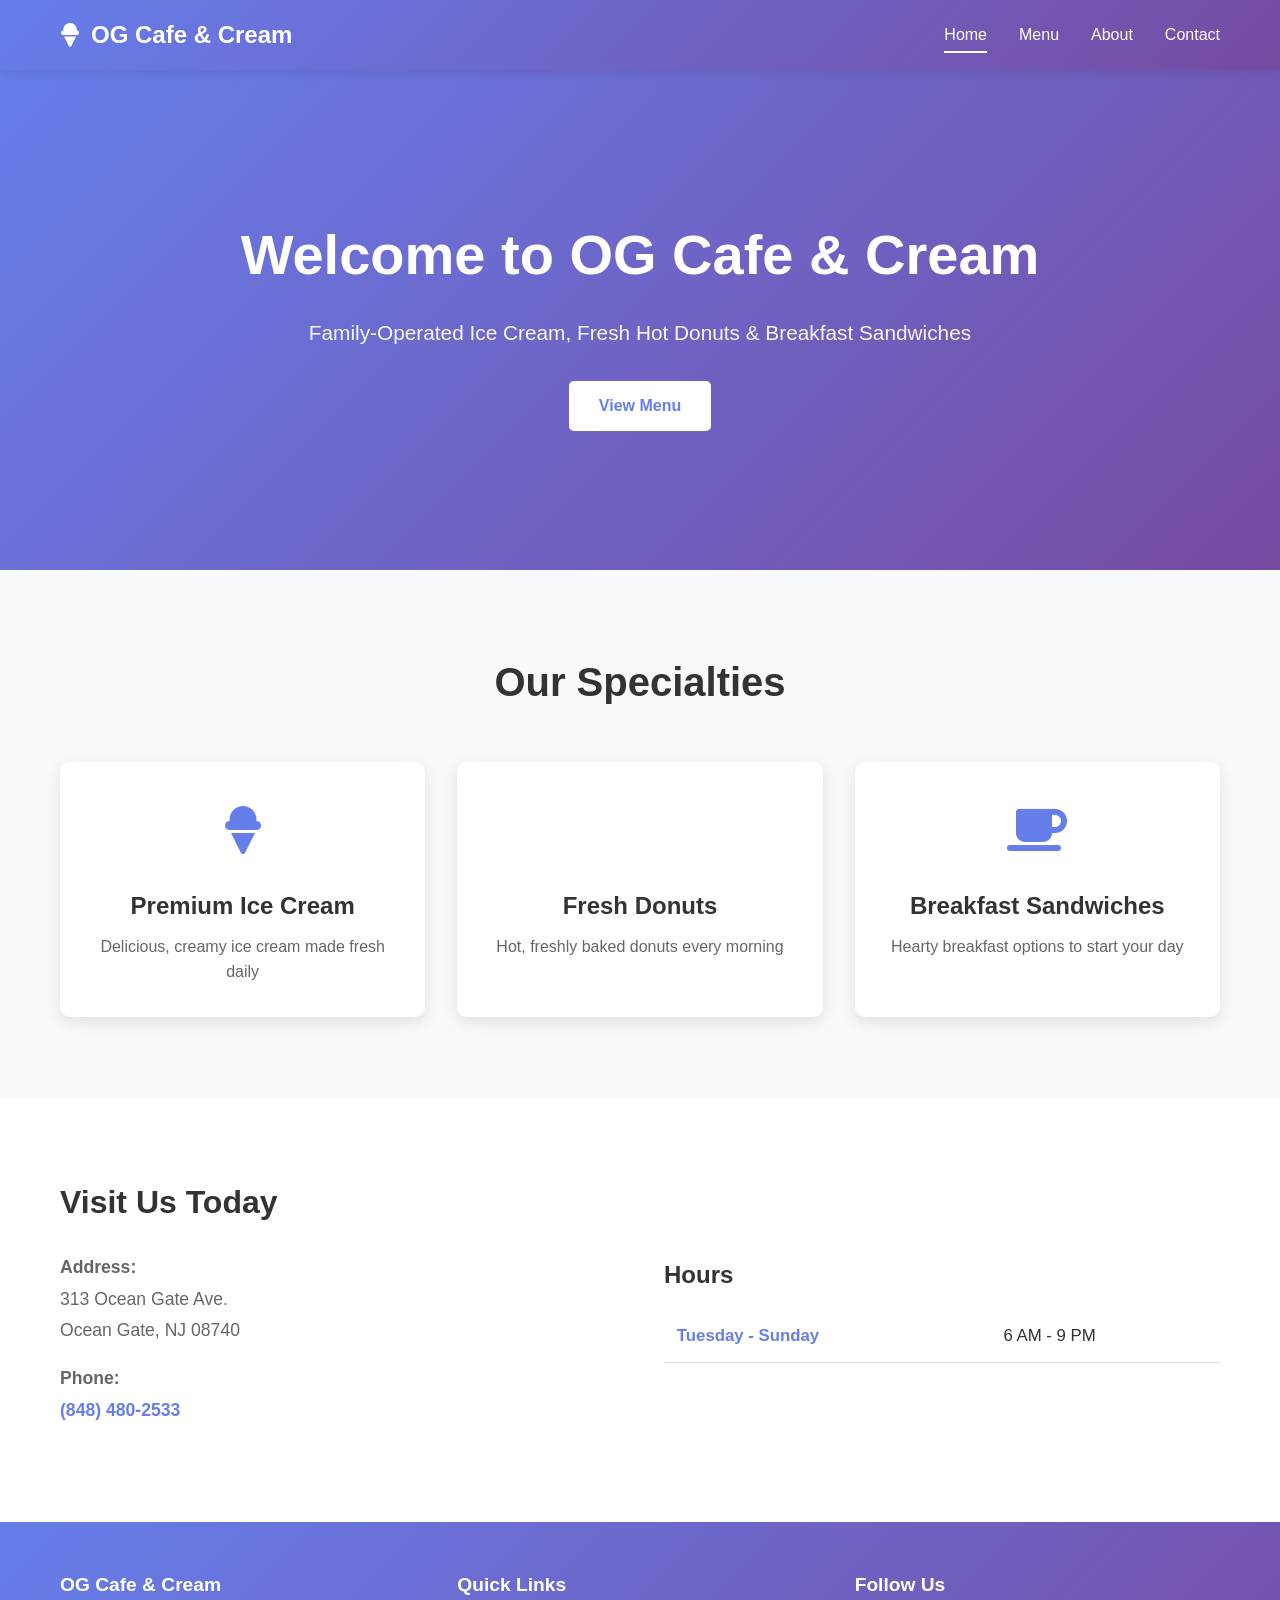
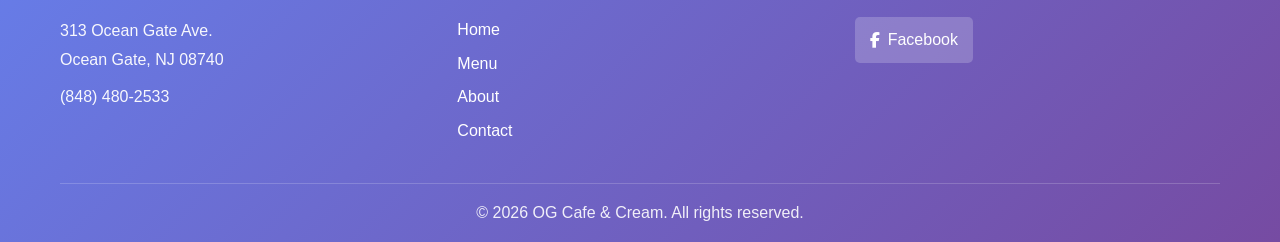
==== index.html @ e55c4156 "Initial commit: OG Cafe and Cream website with responsive design" ====
<!DOCTYPE html>
<html lang="en">
<head>
    <meta charset="UTF-8">
    <meta name="viewport" content="width=device-width, initial-scale=1.0">
    <title>OG Cafe & Cream - Ice Cream & Donuts</title>
    <link rel="stylesheet" href="styles.css">
    <link rel="stylesheet" href="https://cdnjs.cloudflare.com/ajax/libs/font-awesome/6.4.0/css/all.min.css">
</head>
<body>
    <!-- Navigation -->
    <nav class="navbar">
        <div class="nav-container">
            <div class="nav-logo">
                <i class="fas fa-ice-cream"></i> OG Cafe & Cream
            </div>
            <div class="hamburger" id="hamburger">
                <span></span>
                <span></span>
                <span></span>
            </div>
            <ul class="nav-menu" id="navMenu">
                <li class="nav-item"><a href="index.html" class="nav-link active">Home</a></li>
                <li class="nav-item"><a href="menu.html" class="nav-link">Menu</a></li>
                <li class="nav-item"><a href="about.html" class="nav-link">About</a></li>
                <li class="nav-item"><a href="contact.html" class="nav-link">Contact</a></li>
            </ul>
        </div>
    </nav>

    <!-- Hero Section -->
    <section class="hero">
        <div class="hero-content">
            <h1>Welcome to OG Cafe & Cream</h1>
            <p>Family-Operated Ice Cream, Fresh Hot Donuts & Breakfast Sandwiches</p>
            <a href="menu.html" class="btn btn-primary">View Menu</a>
        </div>
    </section>

    <!-- Featured Section -->
    <section class="featured">
        <div class="container">
            <h2>Our Specialties</h2>
            <div class="feature-grid">
                <div class="feature-card">
                    <div class="feature-icon">
                        <i class="fas fa-ice-cream"></i>
                    </div>
                    <h3>Premium Ice Cream</h3>
                    <p>Delicious, creamy ice cream made fresh daily</p>
                </div>
                <div class="feature-card">
                    <div class="feature-icon">
                        <i class="fas fa-donut"></i>
                    </div>
                    <h3>Fresh Donuts</h3>
                    <p>Hot, freshly baked donuts every morning</p>
                </div>
                <div class="feature-card">
                    <div class="feature-icon">
                        <i class="fas fa-coffee"></i>
                    </div>
                    <h3>Breakfast Sandwiches</h3>
                    <p>Hearty breakfast options to start your day</p>
                </div>
            </div>
        </div>
    </section>

    <!-- Hours Section -->
    <section class="hours-section">
        <div class="container">
            <div class="hours-content">
                <div class="hours-info">
                    <h2>Visit Us Today</h2>
                    <p><strong>Address:</strong><br>313 Ocean Gate Ave.<br>Ocean Gate, NJ 08740</p>
                    <p><strong>Phone:</strong><br><a href="tel:8484802533">(848) 480-2533</a></p>
                </div>
                <div class="hours-table">
                    <h3>Hours</h3>
                    <table>
                        <tr>
                            <td>Tuesday - Sunday</td>
                            <td>6 AM - 9 PM</td>
                        </tr>
                    </table>
                </div>
            </div>
        </div>
    </section>

    <!-- Footer -->
    <footer class="footer">
        <div class="container">
            <div class="footer-content">
                <div class="footer-section">
                    <h4>OG Cafe & Cream</h4>
                    <p>313 Ocean Gate Ave.<br>Ocean Gate, NJ 08740</p>
                    <p><a href="tel:8484802533">(848) 480-2533</a></p>
                </div>
                <div class="footer-section">
                    <h4>Quick Links</h4>
                    <ul>
                        <li><a href="index.html">Home</a></li>
                        <li><a href="menu.html">Menu</a></li>
                        <li><a href="about.html">About</a></li>
                        <li><a href="contact.html">Contact</a></li>
                    </ul>
                </div>
                <div class="footer-section">
                    <h4>Follow Us</h4>
                    <a href="https://www.facebook.com/profile.php?id=100063495163640" target="_blank" class="social-link">
                        <i class="fab fa-facebook-f"></i> Facebook
                    </a>
                </div>
            </div>
            <div class="footer-bottom">
                <p>&copy; 2026 OG Cafe & Cream. All rights reserved.</p>
            </div>
        </div>
    </footer>

    <script src="script.js"></script>
</body>
</html>
---- styles.css ----
/* ==================== GENERAL STYLES ==================== */
* {
    margin: 0;
    padding: 0;
    box-sizing: border-box;
}

body {
    font-family: 'Segoe UI', Tahoma, Geneva, Verdana, sans-serif;
    line-height: 1.6;
    color: #333;
}

.container {
    max-width: 1200px;
    margin: 0 auto;
    padding: 0 20px;
}

/* ==================== NAVIGATION ==================== */
.navbar {
    background: linear-gradient(135deg, #667eea 0%, #764ba2 100%);
    color: white;
    padding: 1rem 0;
    position: sticky;
    top: 0;
    z-index: 1000;
    box-shadow: 0 2px 10px rgba(0, 0, 0, 0.1);
}

.nav-container {
    max-width: 1200px;
    margin: 0 auto;
    padding: 0 20px;
    display: flex;
    justify-content: space-between;
    align-items: center;
}

.nav-logo {
    font-size: 1.5rem;
    font-weight: bold;
    cursor: pointer;
    display: flex;
    align-items: center;
    gap: 10px;
    transition: transform 0.3s ease;
}

.nav-logo:hover {
    transform: scale(1.05);
}

.nav-menu {
    display: flex;
    list-style: none;
    gap: 2rem;
}

.nav-item {
    cursor: pointer;
}

.nav-link {
    color: white;
    text-decoration: none;
    transition: all 0.3s ease;
    padding: 0.5rem 0;
    border-bottom: 2px solid transparent;
}

.nav-link:hover,
.nav-link.active {
    border-bottom: 2px solid white;
}

/* Hamburger Menu */
.hamburger {
    display: none;
    flex-direction: column;
    cursor: pointer;
    gap: 5px;
}

.hamburger span {
    width: 25px;
    height: 3px;
    background-color: white;
    border-radius: 3px;
    transition: all 0.3s ease;
}

.hamburger.active span:nth-child(1) {
    transform: rotate(45deg) translate(8px, 8px);
}

.hamburger.active span:nth-child(2) {
    opacity: 0;
}

.hamburger.active span:nth-child(3) {
    transform: rotate(-45deg) translate(7px, -7px);
}

/* ==================== HERO SECTION ==================== */
.hero {
    background: linear-gradient(135deg, #667eea 0%, #764ba2 100%);
    color: white;
    padding: 100px 20px;
    text-align: center;
    min-height: 500px;
    display: flex;
    align-items: center;
    justify-content: center;
}

.hero-content h1 {
    font-size: 3.5rem;
    margin-bottom: 1rem;
    animation: slideDown 0.8s ease;
}

.hero-content p {
    font-size: 1.3rem;
    margin-bottom: 2rem;
    opacity: 0.95;
    animation: slideUp 0.8s ease;
}

@keyframes slideDown {
    from {
        transform: translateY(-30px);
        opacity: 0;
    }
    to {
        transform: translateY(0);
        opacity: 1;
    }
}

@keyframes slideUp {
    from {
        transform: translateY(30px);
        opacity: 0;
    }
    to {
        transform: translateY(0);
        opacity: 1;
    }
}

/* ==================== BUTTONS ==================== */
.btn {
    display: inline-block;
    padding: 12px 30px;
    border: none;
    border-radius: 5px;
    font-size: 1rem;
    cursor: pointer;
    text-decoration: none;
    transition: all 0.3s ease;
    font-weight: 600;
}

.btn-primary {
    background: white;
    color: #667eea;
}

.btn-primary:hover {
    transform: translateY(-3px);
    box-shadow: 0 10px 20px rgba(0, 0, 0, 0.2);
}

/* ==================== FEATURED SECTION ==================== */
.featured {
    padding: 80px 20px;
    background: #f8f9fa;
}

.featured h2 {
    text-align: center;
    font-size: 2.5rem;
    margin-bottom: 3rem;
    color: #333;
}

.feature-grid {
    display: grid;
    grid-template-columns: repeat(auto-fit, minmax(300px, 1fr));
    gap: 2rem;
}

.feature-card {
    background: white;
    padding: 2rem;
    border-radius: 10px;
    text-align: center;
    box-shadow: 0 5px 15px rgba(0, 0, 0, 0.1);
    transition: all 0.3s ease;
}

.feature-card:hover {
    transform: translateY(-10px);
    box-shadow: 0 15px 30px rgba(0, 0, 0, 0.15);
}

.feature-icon {
    font-size: 3rem;
    color: #667eea;
    margin-bottom: 1rem;
}

.feature-card h3 {
    font-size: 1.5rem;
    margin-bottom: 0.5rem;
    color: #333;
}

.feature-card p {
    color: #666;
}

/* ==================== HOURS SECTION ==================== */
.hours-section {
    padding: 80px 20px;
}

.hours-content {
    display: grid;
    grid-template-columns: repeat(auto-fit, minmax(300px, 1fr));
    gap: 3rem;
    align-items: center;
}

.hours-info h2 {
    font-size: 2rem;
    margin-bottom: 1.5rem;
    color: #333;
}

.hours-info p {
    font-size: 1.1rem;
    margin-bottom: 1rem;
    line-height: 1.8;
    color: #666;
}

.hours-info a {
    color: #667eea;
    text-decoration: none;
    font-weight: 600;
}

.hours-info a:hover {
    text-decoration: underline;
}

.hours-table h3 {
    font-size: 1.5rem;
    margin-bottom: 1rem;
    color: #333;
}

.hours-table table {
    width: 100%;
    border-collapse: collapse;
}

.hours-table tr {
    border-bottom: 1px solid #e0e0e0;
}

.hours-table td {
    padding: 0.8rem;
    font-size: 1.05rem;
}

.hours-table td:first-child {
    font-weight: 600;
    color: #667eea;
}

/* ==================== PAGE HEADER ==================== */
.page-header {
    background: linear-gradient(135deg, #667eea 0%, #764ba2 100%);
    color: white;
    padding: 60px 20px;
    text-align: center;
}

.page-header h1 {
    font-size: 2.5rem;
    margin-bottom: 0.5rem;
}

.page-header p {
    font-size: 1.2rem;
    opacity: 0.9;
}

/* ==================== MENU SECTION ==================== */
.menu-section {
    padding: 80px 20px;
}

.menu-category {
    margin-bottom: 4rem;
}

.menu-category h2 {
    font-size: 2rem;
    margin-bottom: 2rem;
    color: #333;
    border-bottom: 3px solid #667eea;
    padding-bottom: 0.5rem;
    display: flex;
    align-items: center;
    gap: 10px;
}

.menu-grid {
    display: grid;
    grid-template-columns: repeat(auto-fill, minmax(280px, 1fr));
    gap: 2rem;
}

.menu-item {
    background: white;
    border: 2px solid #f0f0f0;
    border-radius: 8px;
    padding: 1.5rem;
    transition: all 0.3s ease;
    cursor: pointer;
}

.menu-item:hover {
    border-color: #667eea;
    box-shadow: 0 5px 15px rgba(102, 126, 234, 0.2);
    transform: translateY(-5px);
}

.menu-item-header {
    display: flex;
    justify-content: space-between;
    align-items: start;
    margin-bottom: 0.5rem;
    gap: 1rem;
}

.menu-item h3 {
    font-size: 1.2rem;
    color: #333;
}

.price {
    color: #667eea;
    font-weight: bold;
    font-size: 1.3rem;
    white-space: nowrap;
}

.menu-description {
    font-size: 0.9rem;
    color: #666;
    font-style: italic;
    margin-top: 0.5rem;
}

/* ==================== ABOUT SECTION ==================== */
.about-section {
    padding: 80px 20px;
}

.about-content {
    display: grid;
    grid-template-columns: 1fr 1fr;
    gap: 3rem;
    margin-bottom: 4rem;
}

.about-text h2 {
    font-size: 2rem;
    margin-bottom: 1.5rem;
    color: #333;
}

.about-text p {
    font-size: 1.05rem;
    line-height: 1.8;
    color: #666;
    margin-bottom: 1.5rem;
}

.about-highlights h3 {
    font-size: 1.5rem;
    margin-bottom: 1.5rem;
    color: #333;
}

.highlight-item {
    margin-bottom: 1.5rem;
    padding: 1rem;
    background: #f8f9fa;
    border-radius: 8px;
    border-left: 4px solid #667eea;
}

.highlight-item i {
    color: #667eea;
    font-size: 1.5rem;
    margin-bottom: 0.5rem;
}

.highlight-item h4 {
    margin: 0.5rem 0;
    color: #333;
}

.highlight-item p {
    font-size: 0.95rem;
    color: #666;
    margin: 0;
}

.about-contact {
    margin-top: 4rem;
    padding-top: 2rem;
    border-top: 2px solid #e0e0e0;
}

.about-contact h2 {
    font-size: 2rem;
    margin-bottom: 2rem;
    text-align: center;
    color: #333;
}

.contact-grid {
    display: grid;
    grid-template-columns: repeat(auto-fit, minmax(250px, 1fr));
    gap: 2rem;
}

.contact-card {
    background: white;
    border: 2px solid #f0f0f0;
    border-radius: 8px;
    padding: 2rem;
    text-align: center;
    transition: all 0.3s ease;
}

.contact-card:hover {
    border-color: #667eea;
    box-shadow: 0 5px 15px rgba(102, 126, 234, 0.2);
}

.contact-card i {
    font-size: 2rem;
    color: #667eea;
    margin-bottom: 1rem;
}

.contact-card h3 {
    font-size: 1.2rem;
    margin-bottom: 0.5rem;
    color: #333;
}

.contact-card p {
    color: #666;
    font-size: 0.95rem;
}

.contact-card a {
    color: #667eea;
    text-decoration: none;
    font-weight: 600;
}

.contact-card a:hover {
    text-decoration: underline;
}

/* ==================== CONTACT SECTION ==================== */
.contact-section {
    padding: 80px 20px;
    background: #f8f9fa;
}

.contact-wrapper {
    display: grid;
    grid-template-columns: 1fr 1fr;
    gap: 3rem;
}

.contact-info-box,
.contact-form-box {
    background: white;
    padding: 2rem;
    border-radius: 10px;
    box-shadow: 0 5px 15px rgba(0, 0, 0, 0.1);
}

.contact-info-box h2,
.contact-form-box h2 {
    font-size: 1.8rem;
    margin-bottom: 1.5rem;
    color: #333;
}

.info-item {
    display: flex;
    gap: 1rem;
    margin-bottom: 1.5rem;
    padding-bottom: 1.5rem;
    border-bottom: 1px solid #e0e0e0;
}

.info-item i {
    font-size: 1.5rem;
    color: #667eea;
    margin-top: 0.3rem;
    flex-shrink: 0;
}

.info-item h3 {
    font-size: 1.1rem;
    margin-bottom: 0.5rem;
    color: #333;
}

.info-item p {
    color: #666;
    font-size: 0.95rem;
    line-height: 1.6;
}

.info-item a {
    color: #667eea;
    text-decoration: none;
    font-weight: 600;
}

.info-item a:hover {
    text-decoration: underline;
}

.social-buttons {
    margin-top: 2rem;
    padding-top: 1rem;
    border-top: 1px solid #e0e0e0;
}

.social-btn {
    display: inline-flex;
    align-items: center;
    gap: 0.5rem;
    background: #667eea;
    color: white;
    padding: 10px 20px;
    border-radius: 5px;
    text-decoration: none;
    transition: all 0.3s ease;
}

.social-btn:hover {
    background: #764ba2;
    transform: translateY(-2px);
}

/* Form Styles */
.contact-form {
    display: flex;
    flex-direction: column;
}

.form-group {
    margin-bottom: 1.5rem;
}

.form-group label {
    display: block;
    margin-bottom: 0.5rem;
    font-weight: 600;
    color: #333;
}

.form-group input,
.form-group textarea {
    width: 100%;
    padding: 0.8rem;
    border: 1px solid #ddd;
    border-radius: 5px;
    font-family: inherit;
    font-size: 1rem;
    transition: border-color 0.3s ease;
}

.form-group input:focus,
.form-group textarea:focus {
    outline: none;
    border-color: #667eea;
    box-shadow: 0 0 5px rgba(102, 126, 234, 0.3);
}

.contact-form .btn {
    margin-top: 1rem;
    width: 100%;
    background: #667eea;
    color: white;
}

.contact-form .btn:hover {
    background: #764ba2;
}

.form-message {
    margin-top: 1rem;
    padding: 1rem;
    border-radius: 5px;
    text-align: center;
    display: none;
}

.form-message.success {
    background: #d4edda;
    color: #155724;
    border: 1px solid #c3e6cb;
    display: block;
}

.form-message.error {
    background: #f8d7da;
    color: #721c24;
    border: 1px solid #f5c6cb;
    display: block;
}

/* ==================== MAP SECTION ==================== */
.map-section {
    padding: 60px 20px;
    background: white;
}

.map-section h2 {
    text-align: center;
    font-size: 2rem;
    margin-bottom: 2rem;
    color: #333;
}

.map-placeholder {
    background: #f0f0f0;
    border: 2px dashed #667eea;
    border-radius: 10px;
    padding: 3rem;
    text-align: center;
    color: #666;
}

.map-placeholder i {
    font-size: 3rem;
    color: #667eea;
    margin-bottom: 1rem;
}

.map-placeholder p {
    font-size: 1.1rem;
    margin-bottom: 0.5rem;
}

/* ==================== FOOTER ==================== */
.footer {
    background: linear-gradient(135deg, #667eea 0%, #764ba2 100%);
    color: white;
    padding: 3rem 20px 1rem;
}

.footer-content {
    display: grid;
    grid-template-columns: repeat(auto-fit, minmax(250px, 1fr));
    gap: 2rem;
    margin-bottom: 2rem;
}

.footer-section h4 {
    font-size: 1.2rem;
    margin-bottom: 1rem;
}

.footer-section p {
    line-height: 1.8;
    margin-bottom: 0.5rem;
    opacity: 0.95;
}

.footer-section ul {
    list-style: none;
}

.footer-section li {
    margin-bottom: 0.5rem;
}

.footer-section a {
    color: white;
    text-decoration: none;
    transition: opacity 0.3s ease;
}

.footer-section a:hover {
    opacity: 0.7;
    text-decoration: underline;
}

.social-link {
    display: inline-flex;
    align-items: center;
    gap: 0.5rem;
    background: rgba(255, 255, 255, 0.2);
    padding: 10px 15px;
    border-radius: 5px;
    transition: all 0.3s ease;
}

.social-link:hover {
    background: rgba(255, 255, 255, 0.3);
}

.footer-bottom {
    text-align: center;
    padding-top: 1rem;
    border-top: 1px solid rgba(255, 255, 255, 0.2);
    opacity: 0.9;
}

/* ==================== RESPONSIVE DESIGN ==================== */
@media (max-width: 768px) {
    /* Navigation */
    .nav-menu {
        display: none;
        position: absolute;
        top: 60px;
        left: 0;
        right: 0;
        background: linear-gradient(135deg, #667eea 0%, #764ba2 100%);
        flex-direction: column;
        gap: 0;
        padding: 1rem 0;
    }

    .nav-menu.active {
        display: flex;
    }

    .nav-item {
        border-bottom: 1px solid rgba(255, 255, 255, 0.1);
    }

    .nav-link {
        display: block;
        padding: 1rem 20px;
        border-bottom: none;
    }

    .hamburger {
        display: flex;
    }

    /* Hero */
    .hero-content h1 {
        font-size: 2rem;
    }

    .hero-content p {
        font-size: 1rem;
    }

    .hero {
        padding: 60px 20px;
        min-height: 350px;
    }

    /* Featured */
    .featured h2 {
        font-size: 2rem;
    }

    .feature-grid {
        grid-template-columns: 1fr;
    }

    /* About */
    .about-content {
        grid-template-columns: 1fr;
        gap: 2rem;
    }

    /* Contact */
    .contact-wrapper {
        grid-template-columns: 1fr;
    }

    /* Menu Grid */
    .menu-grid {
        grid-template-columns: 1fr;
    }

    /* Hours Section */
    .hours-content {
        grid-template-columns: 1fr;
    }

    /* Sections */
    .featured,
    .hours-section,
    .menu-section,
    .about-section,
    .contact-section {
        padding: 50px 20px;
    }

    .page-header {
        padding: 40px 20px;
    }

    .page-header h1 {
        font-size: 2rem;
    }

    .page-header p {
        font-size: 1rem;
    }
}

@media (max-width: 480px) {
    .nav-logo {
        font-size: 1.2rem;
    }

    .hero-content h1 {
        font-size: 1.5rem;
    }

    .hero-content p {
        font-size: 0.9rem;
    }

    .featured h2,
    .page-header h1 {
        font-size: 1.5rem;
    }

    .feature-icon {
        font-size: 2rem;
    }

    .menu-grid {
        grid-template-columns: 1fr;
    }

    .contact-grid {
        grid-template-columns: 1fr;
    }

    .feature-grid {
        gap: 1rem;
    }

    .feature-card {
        padding: 1rem;
    }

    .btn {
        padding: 10px 20px;
        font-size: 0.9rem;
    }
}
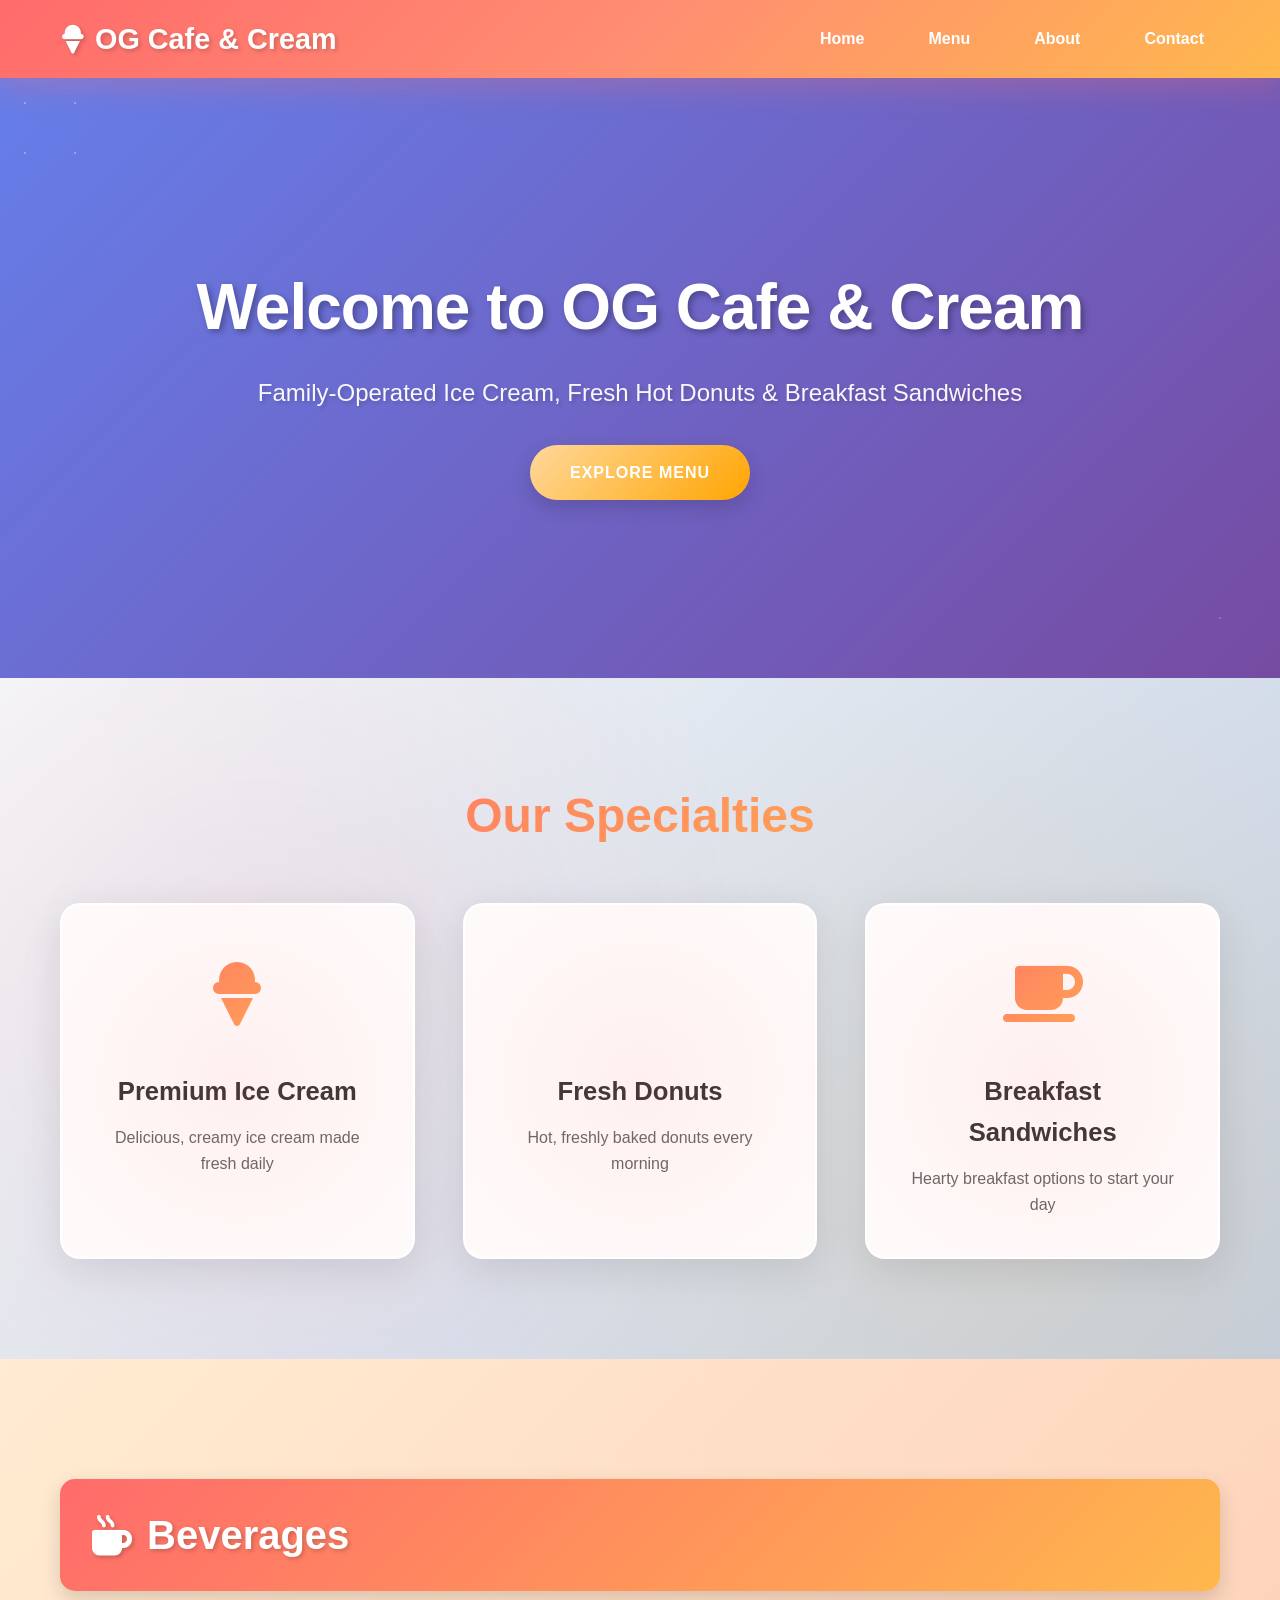
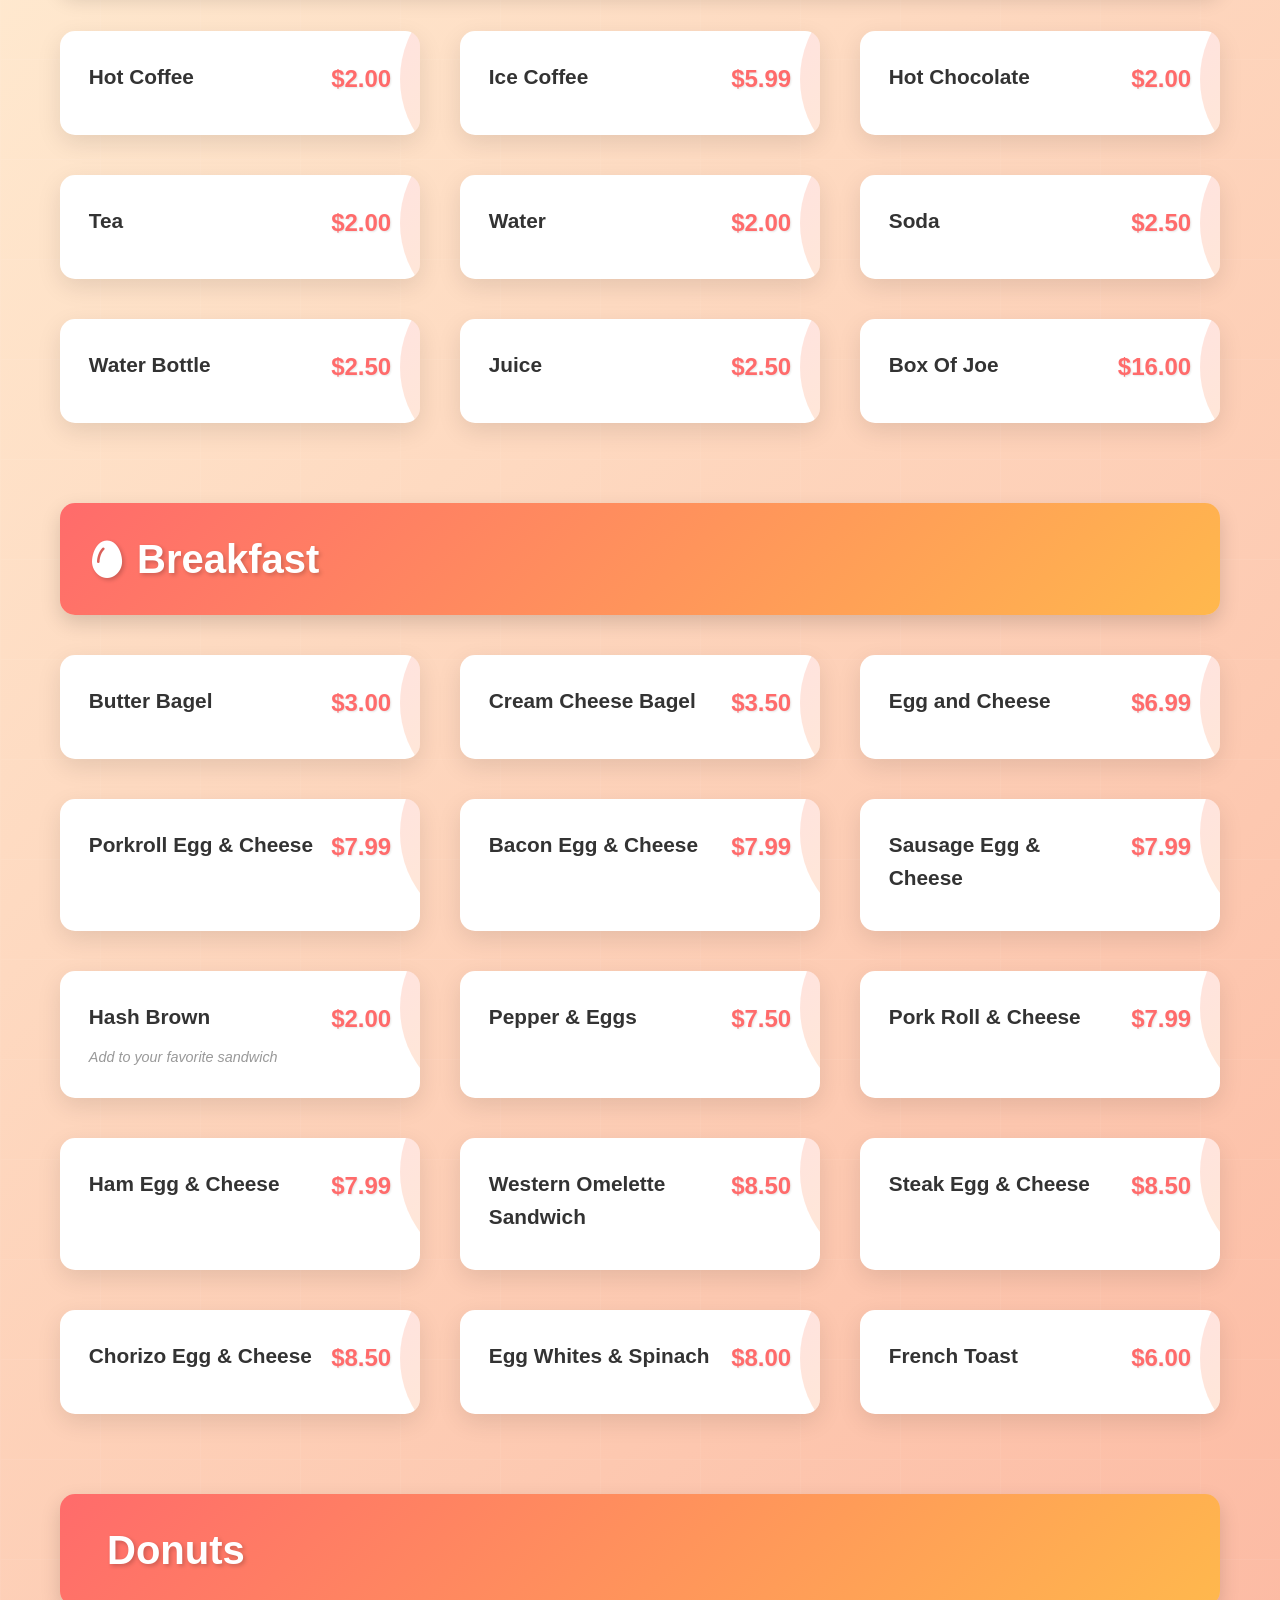
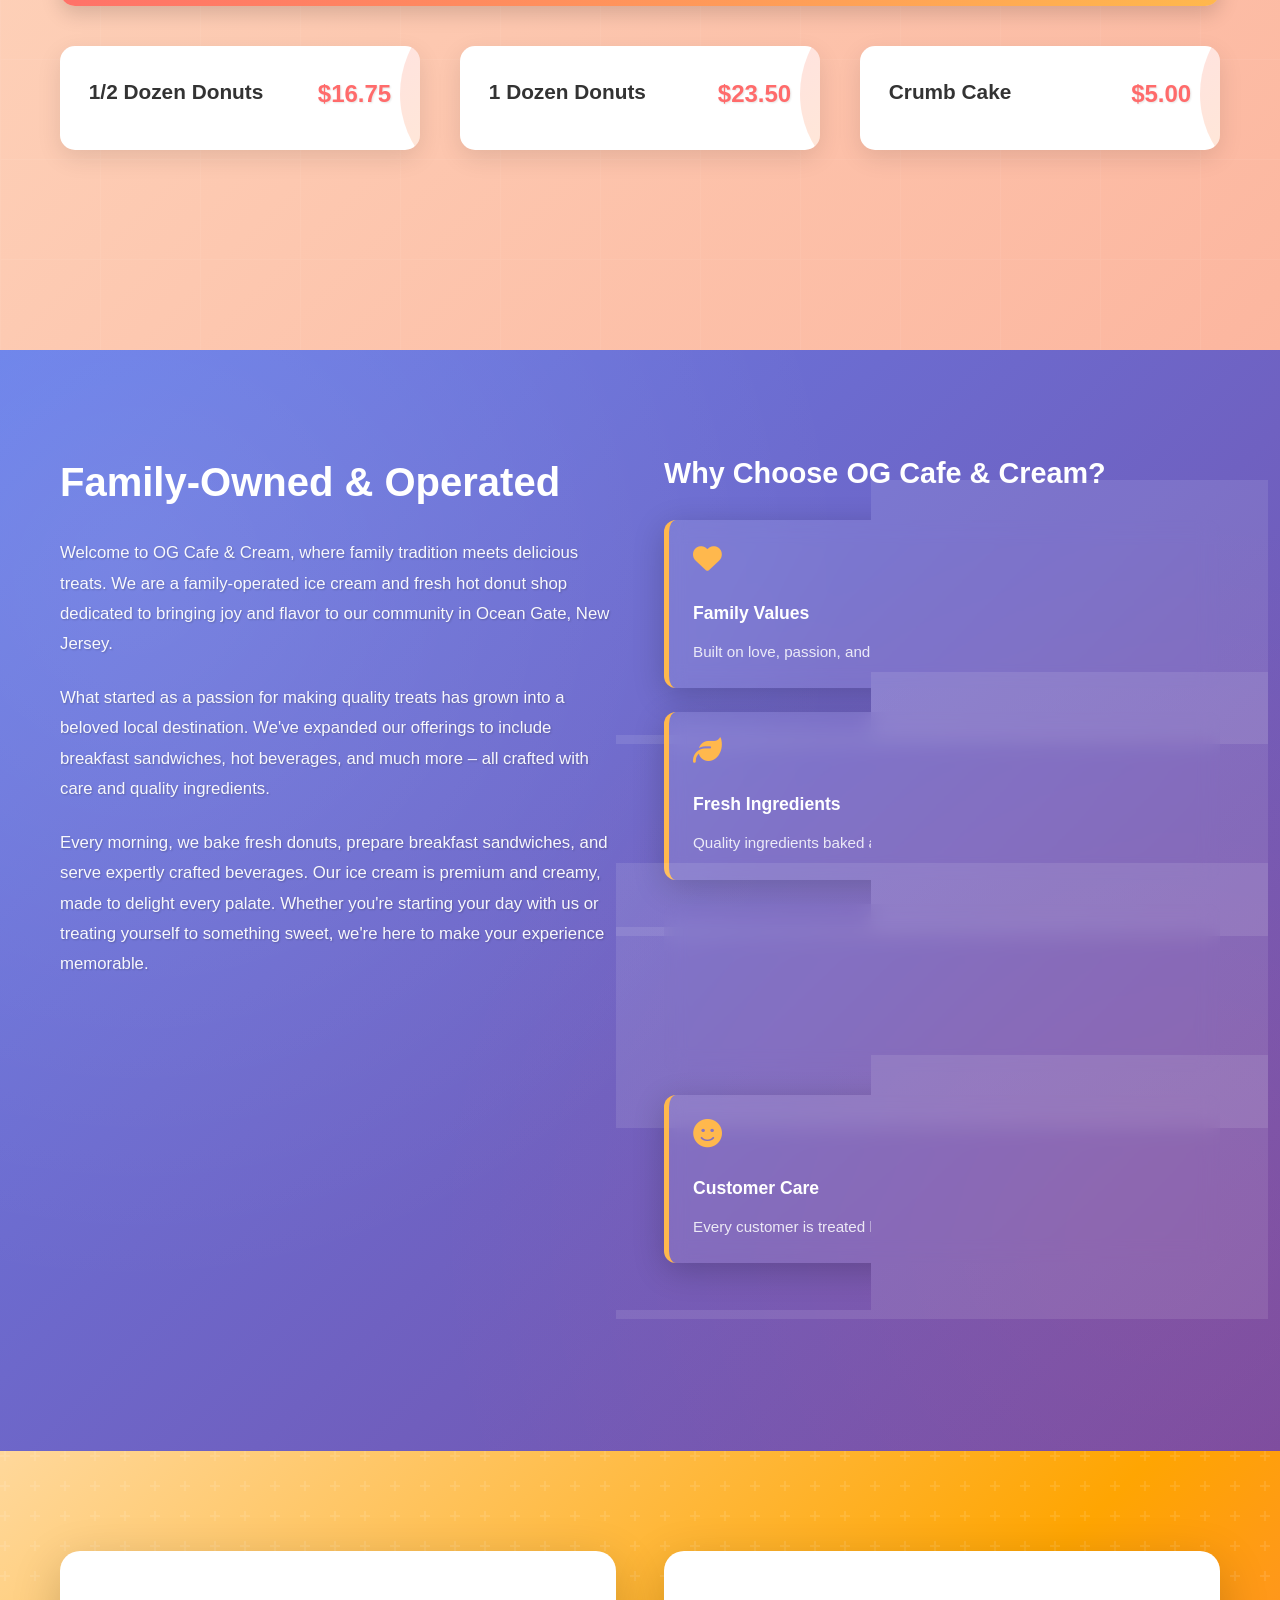
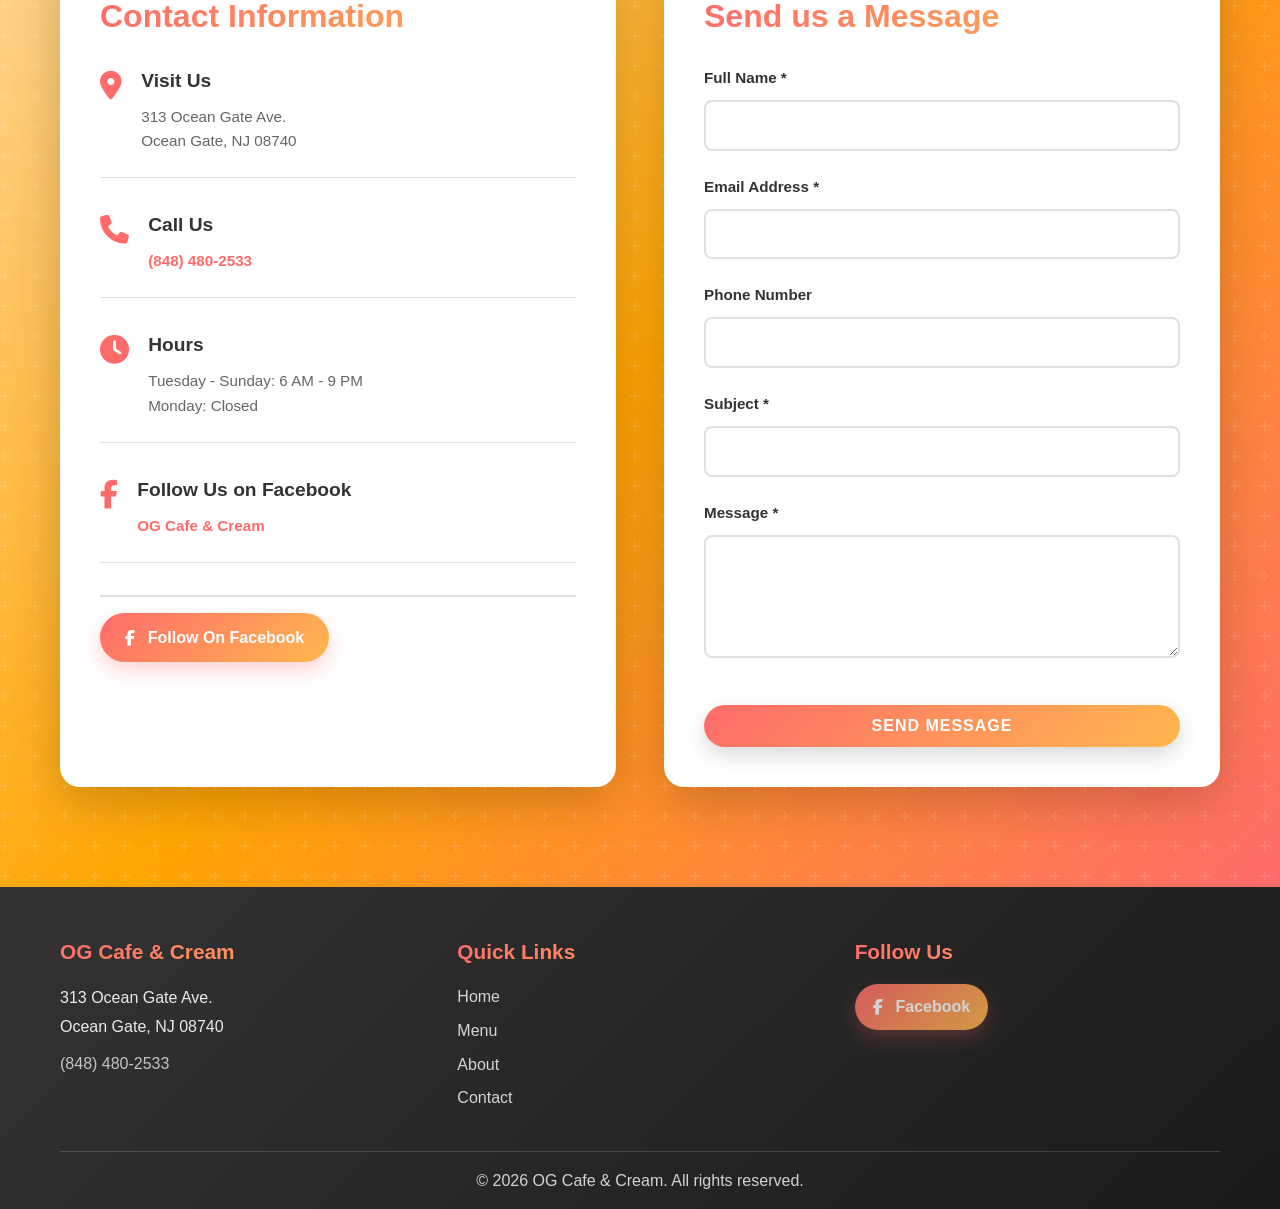
==== commit a3c6de58: "Redesign: Single page scrolling layout with fancy animations and eye-catching gradients" ====
--- a/index.html
+++ b/index.html
@@ -3,7 +3,7 @@
 <head>
     <meta charset="UTF-8">
     <meta name="viewport" content="width=device-width, initial-scale=1.0">
-    <title>OG Cafe & Cream - Ice Cream & Donuts</title>
+    <title>OG Cafe & Cream - Ice Cream, Donuts & Breakfast</title>
     <link rel="stylesheet" href="styles.css">
     <link rel="stylesheet" href="https://cdnjs.cloudflare.com/ajax/libs/font-awesome/6.4.0/css/all.min.css">
 </head>
@@ -20,20 +20,21 @@
                 <span></span>
             </div>
             <ul class="nav-menu" id="navMenu">
-                <li class="nav-item"><a href="index.html" class="nav-link active">Home</a></li>
-                <li class="nav-item"><a href="menu.html" class="nav-link">Menu</a></li>
-                <li class="nav-item"><a href="about.html" class="nav-link">About</a></li>
-                <li class="nav-item"><a href="contact.html" class="nav-link">Contact</a></li>
+                <li class="nav-item"><a href="#home" class="nav-link active">Home</a></li>
+                <li class="nav-item"><a href="#menu" class="nav-link">Menu</a></li>
+                <li class="nav-item"><a href="#about" class="nav-link">About</a></li>
+                <li class="nav-item"><a href="#contact" class="nav-link">Contact</a></li>
             </ul>
         </div>
     </nav>
 
     <!-- Hero Section -->
-    <section class="hero">
+    <section class="hero" id="home">
+        <div class="hero-particles"></div>
         <div class="hero-content">
-            <h1>Welcome to OG Cafe & Cream</h1>
-            <p>Family-Operated Ice Cream, Fresh Hot Donuts & Breakfast Sandwiches</p>
-            <a href="menu.html" class="btn btn-primary">View Menu</a>
+            <h1 class="hero-title">Welcome to OG Cafe & Cream</h1>
+            <p class="hero-subtitle">Family-Operated Ice Cream, Fresh Hot Donuts & Breakfast Sandwiches</p>
+            <a href="#menu" class="btn btn-primary">Explore Menu</a>
         </div>
     </section>
 
@@ -67,23 +68,327 @@
         </div>
     </section>
 
-    <!-- Hours Section -->
-    <section class="hours-section">
+    <!-- Menu Section -->
+    <section class="menu-section" id="menu">
         <div class="container">
-            <div class="hours-content">
-                <div class="hours-info">
-                    <h2>Visit Us Today</h2>
-                    <p><strong>Address:</strong><br>313 Ocean Gate Ave.<br>Ocean Gate, NJ 08740</p>
-                    <p><strong>Phone:</strong><br><a href="tel:8484802533">(848) 480-2533</a></p>
-                </div>
-                <div class="hours-table">
-                    <h3>Hours</h3>
-                    <table>
-                        <tr>
-                            <td>Tuesday - Sunday</td>
-                            <td>6 AM - 9 PM</td>
-                        </tr>
-                    </table>
+            <!-- Beverages -->
+            <div class="menu-category">
+                <h2><i class="fas fa-mug-hot"></i> Beverages</h2>
+                <div class="menu-grid">
+                    <div class="menu-item">
+                        <div class="menu-item-header">
+                            <h3>Hot Coffee</h3>
+                            <span class="price">$2.00</span>
+                        </div>
+                    </div>
+                    <div class="menu-item">
+                        <div class="menu-item-header">
+                            <h3>Ice Coffee</h3>
+                            <span class="price">$5.99</span>
+                        </div>
+                    </div>
+                    <div class="menu-item">
+                        <div class="menu-item-header">
+                            <h3>Hot Chocolate</h3>
+                            <span class="price">$2.00</span>
+                        </div>
+                    </div>
+                    <div class="menu-item">
+                        <div class="menu-item-header">
+                            <h3>Tea</h3>
+                            <span class="price">$2.00</span>
+                        </div>
+                    </div>
+                    <div class="menu-item">
+                        <div class="menu-item-header">
+                            <h3>Water</h3>
+                            <span class="price">$2.00</span>
+                        </div>
+                    </div>
+                    <div class="menu-item">
+                        <div class="menu-item-header">
+                            <h3>Soda</h3>
+                            <span class="price">$2.50</span>
+                        </div>
+                    </div>
+                    <div class="menu-item">
+                        <div class="menu-item-header">
+                            <h3>Water Bottle</h3>
+                            <span class="price">$2.50</span>
+                        </div>
+                    </div>
+                    <div class="menu-item">
+                        <div class="menu-item-header">
+                            <h3>Juice</h3>
+                            <span class="price">$2.50</span>
+                        </div>
+                    </div>
+                    <div class="menu-item">
+                        <div class="menu-item-header">
+                            <h3>Box Of Joe</h3>
+                            <span class="price">$16.00</span>
+                        </div>
+                    </div>
+                </div>
+            </div>
+
+            <!-- Breakfast -->
+            <div class="menu-category">
+                <h2><i class="fas fa-egg"></i> Breakfast</h2>
+                <div class="menu-grid">
+                    <div class="menu-item">
+                        <div class="menu-item-header">
+                            <h3>Butter Bagel</h3>
+                            <span class="price">$3.00</span>
+                        </div>
+                    </div>
+                    <div class="menu-item">
+                        <div class="menu-item-header">
+                            <h3>Cream Cheese Bagel</h3>
+                            <span class="price">$3.50</span>
+                        </div>
+                    </div>
+                    <div class="menu-item">
+                        <div class="menu-item-header">
+                            <h3>Egg and Cheese</h3>
+                            <span class="price">$6.99</span>
+                        </div>
+                    </div>
+                    <div class="menu-item">
+                        <div class="menu-item-header">
+                            <h3>Porkroll Egg & Cheese</h3>
+                            <span class="price">$7.99</span>
+                        </div>
+                    </div>
+                    <div class="menu-item">
+                        <div class="menu-item-header">
+                            <h3>Bacon Egg & Cheese</h3>
+                            <span class="price">$7.99</span>
+                        </div>
+                    </div>
+                    <div class="menu-item">
+                        <div class="menu-item-header">
+                            <h3>Sausage Egg & Cheese</h3>
+                            <span class="price">$7.99</span>
+                        </div>
+                    </div>
+                    <div class="menu-item">
+                        <div class="menu-item-header">
+                            <h3>Hash Brown</h3>
+                            <span class="price">$2.00</span>
+                        </div>
+                        <p class="menu-description">Add to your favorite sandwich</p>
+                    </div>
+                    <div class="menu-item">
+                        <div class="menu-item-header">
+                            <h3>Pepper & Eggs</h3>
+                            <span class="price">$7.50</span>
+                        </div>
+                    </div>
+                    <div class="menu-item">
+                        <div class="menu-item-header">
+                            <h3>Pork Roll & Cheese</h3>
+                            <span class="price">$7.99</span>
+                        </div>
+                    </div>
+                    <div class="menu-item">
+                        <div class="menu-item-header">
+                            <h3>Ham Egg & Cheese</h3>
+                            <span class="price">$7.99</span>
+                        </div>
+                    </div>
+                    <div class="menu-item">
+                        <div class="menu-item-header">
+                            <h3>Western Omelette Sandwich</h3>
+                            <span class="price">$8.50</span>
+                        </div>
+                    </div>
+                    <div class="menu-item">
+                        <div class="menu-item-header">
+                            <h3>Steak Egg & Cheese</h3>
+                            <span class="price">$8.50</span>
+                        </div>
+                    </div>
+                    <div class="menu-item">
+                        <div class="menu-item-header">
+                            <h3>Chorizo Egg & Cheese</h3>
+                            <span class="price">$8.50</span>
+                        </div>
+                    </div>
+                    <div class="menu-item">
+                        <div class="menu-item-header">
+                            <h3>Egg Whites & Spinach</h3>
+                            <span class="price">$8.00</span>
+                        </div>
+                    </div>
+                    <div class="menu-item">
+                        <div class="menu-item-header">
+                            <h3>French Toast</h3>
+                            <span class="price">$6.00</span>
+                        </div>
+                    </div>
+                </div>
+            </div>
+
+            <!-- Donuts -->
+            <div class="menu-category">
+                <h2><i class="fas fa-donut"></i> Donuts</h2>
+                <div class="menu-grid">
+                    <div class="menu-item">
+                        <div class="menu-item-header">
+                            <h3>1/2 Dozen Donuts</h3>
+                            <span class="price">$16.75</span>
+                        </div>
+                    </div>
+                    <div class="menu-item">
+                        <div class="menu-item-header">
+                            <h3>1 Dozen Donuts</h3>
+                            <span class="price">$23.50</span>
+                        </div>
+                    </div>
+                    <div class="menu-item">
+                        <div class="menu-item-header">
+                            <h3>Crumb Cake</h3>
+                            <span class="price">$5.00</span>
+                        </div>
+                    </div>
+                </div>
+            </div>
+        </div>
+    </section>
+
+    <!-- About Section -->
+    <section class="about-section" id="about">
+        <div class="container">
+            <div class="about-content">
+                <div class="about-text">
+                    <h2>Family-Owned & Operated</h2>
+                    <p>
+                        Welcome to OG Cafe & Cream, where family tradition meets delicious treats. 
+                        We are a family-operated ice cream and fresh hot donut shop dedicated to bringing 
+                        joy and flavor to our community in Ocean Gate, New Jersey.
+                    </p>
+                    <p>
+                        What started as a passion for making quality treats has grown into a beloved 
+                        local destination. We've expanded our offerings to include breakfast sandwiches, 
+                        hot beverages, and much more – all crafted with care and quality ingredients.
+                    </p>
+                    <p>
+                        Every morning, we bake fresh donuts, prepare breakfast sandwiches, and serve 
+                        expertly crafted beverages. Our ice cream is premium and creamy, made to delight 
+                        every palate. Whether you're starting your day with us or treating yourself to 
+                        something sweet, we're here to make your experience memorable.
+                    </p>
+                </div>
+                <div class="about-highlights">
+                    <h3>Why Choose OG Cafe & Cream?</h3>
+                    <div class="highlight-item">
+                        <i class="fas fa-heart"></i>
+                        <h4>Family Values</h4>
+                        <p>Built on love, passion, and dedication to quality</p>
+                    </div>
+                    <div class="highlight-item">
+                        <i class="fas fa-leaf"></i>
+                        <h4>Fresh Ingredients</h4>
+                        <p>Quality ingredients baked and prepared fresh daily</p>
+                    </div>
+                    <div class="highlight-item">
+                        <i class="fas fa-users"></i>
+                        <h4>Community</h4>
+                        <p>A gathering place for friends and families since day one</p>
+                    </div>
+                    <div class="highlight-item">
+                        <i class="fas fa-smile"></i>
+                        <h4>Customer Care</h4>
+                        <p>Every customer is treated like family</p>
+                    </div>
+                </div>
+            </div>
+        </div>
+    </section>
+
+    <!-- Contact Section -->
+    <section class="contact-section" id="contact">
+        <div class="container">
+            <div class="contact-wrapper">
+                <!-- Contact Information -->
+                <div class="contact-info-box">
+                    <h2>Contact Information</h2>
+                    
+                    <div class="info-item">
+                        <i class="fas fa-map-marker-alt"></i>
+                        <div>
+                            <h3>Visit Us</h3>
+                            <p>313 Ocean Gate Ave.<br>Ocean Gate, NJ 08740</p>
+                        </div>
+                    </div>
+
+                    <div class="info-item">
+                        <i class="fas fa-phone"></i>
+                        <div>
+                            <h3>Call Us</h3>
+                            <p><a href="tel:8484802533">(848) 480-2533</a></p>
+                        </div>
+                    </div>
+
+                    <div class="info-item">
+                        <i class="fas fa-clock"></i>
+                        <div>
+                            <h3>Hours</h3>
+                            <p>
+                                Tuesday - Sunday: 6 AM - 9 PM<br>
+                                Monday: Closed
+                            </p>
+                        </div>
+                    </div>
+
+                    <div class="info-item">
+                        <i class="fab fa-facebook-f"></i>
+                        <div>
+                            <h3>Follow Us on Facebook</h3>
+                            <p><a href="https://www.facebook.com/profile.php?id=100063495163640" target="_blank">OG Cafe & Cream</a></p>
+                        </div>
+                    </div>
+
+                    <div class="social-buttons">
+                        <a href="https://www.facebook.com/profile.php?id=100063495163640" target="_blank" class="social-btn">
+                            <i class="fab fa-facebook-f"></i> Follow On Facebook
+                        </a>
+                    </div>
+                </div>
+
+                <!-- Contact Form -->
+                <div class="contact-form-box">
+                    <h2>Send us a Message</h2>
+                    <form class="contact-form" id="contactForm">
+                        <div class="form-group">
+                            <label for="name">Full Name *</label>
+                            <input type="text" id="name" name="name" required>
+                        </div>
+
+                        <div class="form-group">
+                            <label for="email">Email Address *</label>
+                            <input type="email" id="email" name="email" required>
+                        </div>
+
+                        <div class="form-group">
+                            <label for="phone">Phone Number</label>
+                            <input type="tel" id="phone" name="phone">
+                        </div>
+
+                        <div class="form-group">
+                            <label for="subject">Subject *</label>
+                            <input type="text" id="subject" name="subject" required>
+                        </div>
+
+                        <div class="form-group">
+                            <label for="message">Message *</label>
+                            <textarea id="message" name="message" rows="5" required></textarea>
+                        </div>
+
+                        <button type="submit" class="btn btn-primary">Send Message</button>
+                    </form>
+                    <div id="formMessage" class="form-message"></div>
                 </div>
             </div>
         </div>
@@ -101,10 +406,10 @@
                 <div class="footer-section">
                     <h4>Quick Links</h4>
                     <ul>
-                        <li><a href="index.html">Home</a></li>
-                        <li><a href="menu.html">Menu</a></li>
-                        <li><a href="about.html">About</a></li>
-                        <li><a href="contact.html">Contact</a></li>
+                        <li><a href="#home">Home</a></li>
+                        <li><a href="#menu">Menu</a></li>
+                        <li><a href="#about">About</a></li>
+                        <li><a href="#contact">Contact</a></li>
                     </ul>
                 </div>
                 <div class="footer-section">
--- a/styles.css
+++ b/styles.css
@@ -5,10 +5,15 @@
     box-sizing: border-box;
 }
 
+html {
+    scroll-behavior: smooth;
+}
+
 body {
     font-family: 'Segoe UI', Tahoma, Geneva, Verdana, sans-serif;
     line-height: 1.6;
     color: #333;
+    overflow-x: hidden;
 }
 
 .container {
@@ -19,13 +24,14 @@
 
 /* ==================== NAVIGATION ==================== */
 .navbar {
-    background: linear-gradient(135deg, #667eea 0%, #764ba2 100%);
+    background: linear-gradient(135deg, #FF6B6B 0%, #FF8E72 50%, #FFB84D 100%);
     color: white;
     padding: 1rem 0;
     position: sticky;
     top: 0;
     z-index: 1000;
-    box-shadow: 0 2px 10px rgba(0, 0, 0, 0.1);
+    box-shadow: 0 8px 32px rgba(255, 107, 107, 0.3);
+    backdrop-filter: blur(10px);
 }
 
 .nav-container {
@@ -38,17 +44,19 @@
 }
 
 .nav-logo {
-    font-size: 1.5rem;
+    font-size: 1.8rem;
     font-weight: bold;
     cursor: pointer;
     display: flex;
     align-items: center;
     gap: 10px;
-    transition: transform 0.3s ease;
+    transition: all 0.3s ease;
+    text-shadow: 2px 2px 4px rgba(0, 0, 0, 0.2);
 }
 
 .nav-logo:hover {
-    transform: scale(1.05);
+    transform: scale(1.1);
+    text-shadow: 3px 3px 8px rgba(0, 0, 0, 0.3);
 }
 
 .nav-menu {
@@ -65,13 +73,15 @@
     color: white;
     text-decoration: none;
     transition: all 0.3s ease;
-    padding: 0.5rem 0;
-    border-bottom: 2px solid transparent;
+    padding: 0.5rem 1rem;
+    border-bottom: 3px solid transparent;
+    font-weight: 600;
 }
 
 .nav-link:hover,
 .nav-link.active {
-    border-bottom: 2px solid white;
+    border-bottom: 3px solid white;
+    text-shadow: 1px 1px 2px rgba(0, 0, 0, 0.2);
 }
 
 /* Hamburger Menu */
@@ -79,15 +89,16 @@
     display: none;
     flex-direction: column;
     cursor: pointer;
-    gap: 5px;
+    gap: 6px;
 }
 
 .hamburger span {
-    width: 25px;
+    width: 28px;
     height: 3px;
     background-color: white;
     border-radius: 3px;
     transition: all 0.3s ease;
+    box-shadow: 0 2px 4px rgba(0, 0, 0, 0.2);
 }
 
 .hamburger.active span:nth-child(1) {
@@ -104,32 +115,88 @@
 
 /* ==================== HERO SECTION ==================== */
 .hero {
-    background: linear-gradient(135deg, #667eea 0%, #764ba2 100%);
-    color: white;
-    padding: 100px 20px;
+    background: linear-gradient(135deg, #667eea 0%, #764ba2 25%, #f093fb 50%, #4facfe 75%, #00f2fe 100%);
+    background-size: 400% 400%;
+    animation: gradientShift 15s ease infinite;
+    color: white;
+    padding: 150px 20px;
     text-align: center;
-    min-height: 500px;
+    min-height: 600px;
     display: flex;
     align-items: center;
     justify-content: center;
-}
-
-.hero-content h1 {
-    font-size: 3.5rem;
+    position: relative;
+    overflow: hidden;
+}
+
+.hero-particles {
+    position: absolute;
+    width: 100%;
+    height: 100%;
+    top: 0;
+    left: 0;
+}
+
+.hero-particles::before {
+    content: '';
+    position: absolute;
+    width: 200px;
+    height: 200px;
+    background: radial-gradient(circle, rgba(255, 255, 255, 0.3) 1px, transparent 1px);
+    background-size: 50px 50px;
+    animation: float 20s linear infinite;
+    top: -100px;
+    left: -100px;
+}
+
+.hero-particles::after {
+    content: '';
+    position: absolute;
+    width: 200px;
+    height: 200px;
+    background: radial-gradient(circle, rgba(255, 255, 255, 0.2) 1px, transparent 1px);
+    background-size: 80px 80px;
+    animation: float 30s linear infinite reverse;
+    bottom: -100px;
+    right: -100px;
+}
+
+@keyframes gradientShift {
+    0% { background-position: 0% 50%; }
+    50% { background-position: 100% 50%; }
+    100% { background-position: 0% 50%; }
+}
+
+@keyframes float {
+    0% { transform: translate(0, 0) rotate(0deg); }
+    100% { transform: translate(50px, 50px) rotate(360deg); }
+}
+
+.hero-content {
+    position: relative;
+    z-index: 10;
+    animation: slideUp 0.8s ease;
+}
+
+.hero-title {
+    font-size: 4rem;
     margin-bottom: 1rem;
-    animation: slideDown 0.8s ease;
-}
-
-.hero-content p {
-    font-size: 1.3rem;
+    text-shadow: 3px 3px 6px rgba(0, 0, 0, 0.3);
+    font-weight: 800;
+    letter-spacing: -1px;
+}
+
+.hero-subtitle {
+    font-size: 1.5rem;
     margin-bottom: 2rem;
     opacity: 0.95;
-    animation: slideUp 0.8s ease;
-}
-
-@keyframes slideDown {
+    text-shadow: 2px 2px 4px rgba(0, 0, 0, 0.2);
+    font-weight: 300;
+}
+
+@keyframes slideUp {
     from {
-        transform: translateY(-30px);
+        transform: translateY(40px);
         opacity: 0;
     }
     to {
@@ -138,87 +205,130 @@
     }
 }
 
-@keyframes slideUp {
-    from {
-        transform: translateY(30px);
-        opacity: 0;
-    }
-    to {
-        transform: translateY(0);
-        opacity: 1;
-    }
-}
-
 /* ==================== BUTTONS ==================== */
 .btn {
     display: inline-block;
-    padding: 12px 30px;
+    padding: 15px 40px;
     border: none;
-    border-radius: 5px;
+    border-radius: 50px;
     font-size: 1rem;
     cursor: pointer;
     text-decoration: none;
     transition: all 0.3s ease;
-    font-weight: 600;
+    font-weight: 700;
+    text-transform: uppercase;
+    letter-spacing: 1px;
+    box-shadow: 0 8px 20px rgba(0, 0, 0, 0.15);
 }
 
 .btn-primary {
-    background: white;
-    color: #667eea;
+    background: linear-gradient(135deg, #FFD89B 0%, #FFA502 100%);
+    color: white;
 }
 
 .btn-primary:hover {
-    transform: translateY(-3px);
-    box-shadow: 0 10px 20px rgba(0, 0, 0, 0.2);
+    transform: translateY(-4px);
+    box-shadow: 0 15px 40px rgba(255, 165, 2, 0.4);
 }
 
 /* ==================== FEATURED SECTION ==================== */
 .featured {
-    padding: 80px 20px;
-    background: #f8f9fa;
+    padding: 100px 20px;
+    background: linear-gradient(135deg, #f5f7fa 0%, #c3cfe2 100%);
+    position: relative;
+}
+
+.featured::before {
+    content: '';
+    position: absolute;
+    top: 0;
+    left: 0;
+    right: 0;
+    height: 100%;
+    background-image: 
+        radial-gradient(circle at 20% 50%, rgba(255, 107, 107, 0.1) 0%, transparent 50%),
+        radial-gradient(circle at 80% 80%, rgba(255, 165, 2, 0.1) 0%, transparent 50%);
+    pointer-events: none;
 }
 
 .featured h2 {
     text-align: center;
-    font-size: 2.5rem;
+    font-size: 3rem;
     margin-bottom: 3rem;
     color: #333;
+    position: relative;
+    z-index: 10;
+    font-weight: 800;
+    background: linear-gradient(135deg, #FF6B6B 0%, #FFB84D 100%);
+    -webkit-background-clip: text;
+    -webkit-text-fill-color: transparent;
+    background-clip: text;
 }
 
 .feature-grid {
     display: grid;
     grid-template-columns: repeat(auto-fit, minmax(300px, 1fr));
-    gap: 2rem;
+    gap: 3rem;
+    position: relative;
+    z-index: 10;
 }
 
 .feature-card {
     background: white;
-    padding: 2rem;
-    border-radius: 10px;
+    padding: 2.5rem;
+    border-radius: 20px;
     text-align: center;
-    box-shadow: 0 5px 15px rgba(0, 0, 0, 0.1);
+    box-shadow: 0 10px 40px rgba(0, 0, 0, 0.1);
+    transition: all 0.3s ease;
+    border: 2px solid transparent;
+    position: relative;
+    overflow: hidden;
+}
+
+.feature-card::before {
+    content: '';
+    position: absolute;
+    top: -50%;
+    left: -50%;
+    width: 200%;
+    height: 200%;
+    background: radial-gradient(circle, rgba(255, 107, 107, 0.1) 0%, transparent 70%);
     transition: all 0.3s ease;
 }
 
 .feature-card:hover {
-    transform: translateY(-10px);
-    box-shadow: 0 15px 30px rgba(0, 0, 0, 0.15);
+    transform: translateY(-15px) scale(1.05);
+    box-shadow: 0 25px 60px rgba(255, 107, 107, 0.2);
+    border-color: #FFB84D;
 }
 
 .feature-icon {
-    font-size: 3rem;
-    color: #667eea;
-    margin-bottom: 1rem;
+    font-size: 4rem;
+    background: linear-gradient(135deg, #FF6B6B 0%, #FFB84D 100%);
+    -webkit-background-clip: text;
+    -webkit-text-fill-color: transparent;
+    background-clip: text;
+    margin-bottom: 1.5rem;
+    transition: all 0.3s ease;
+    position: relative;
+    z-index: 10;
+}
+
+.feature-card:hover .feature-icon {
+    transform: scale(1.2) rotate(10deg);
 }
 
 .feature-card h3 {
-    font-size: 1.5rem;
-    margin-bottom: 0.5rem;
+    font-size: 1.6rem;
+    margin-bottom: 0.8rem;
     color: #333;
+    font-weight: 700;
 }
 
 .feature-card p {
     color: #666;
+    font-size: 1rem;
+    line-height: 1.6;
 }
 
 /* ==================== HOURS SECTION ==================== */
@@ -301,43 +411,83 @@
 
 /* ==================== MENU SECTION ==================== */
 .menu-section {
-    padding: 80px 20px;
+    padding: 120px 20px;
+    background: linear-gradient(135deg, #ffecd2 0%, #fcb69f 100%);
+    position: relative;
+}
+
+.menu-section::before {
+    content: '';
+    position: absolute;
+    top: 0;
+    left: 0;
+    right: 0;
+    bottom: 0;
+    background-image: url("data:image/svg+xml,%3Csvg width='100' height='100' xmlns='http://www.w3.org/2000/svg'%3E%3Cdefs%3E%3Cpattern id='grid' width='100' height='100' patternUnits='userSpaceOnUse'%3E%3Cpath d='M 100 0 L 0 0 0 100' fill='none' stroke='rgba(255,255,255,0.1)' stroke-width='2'/%3E%3C/pattern%3E%3C/defs%3E%3Crect width='100%' height='100%' fill='url(%23grid)'/%3E%3C/svg%3E");
+    opacity: 0.5;
+    pointer-events: none;
 }
 
 .menu-category {
-    margin-bottom: 4rem;
+    margin-bottom: 5rem;
+    position: relative;
+    z-index: 10;
 }
 
 .menu-category h2 {
-    font-size: 2rem;
-    margin-bottom: 2rem;
-    color: #333;
-    border-bottom: 3px solid #667eea;
-    padding-bottom: 0.5rem;
+    font-size: 2.5rem;
+    margin-bottom: 2.5rem;
+    color: white;
+    text-shadow: 2px 2px 4px rgba(0, 0, 0, 0.2);
     display: flex;
     align-items: center;
-    gap: 10px;
+    gap: 15px;
+    font-weight: 800;
+    background: linear-gradient(135deg, #FF6B6B, #FFB84D);
+    padding: 1.5rem 2rem;
+    border-radius: 15px;
+    box-shadow: 0 8px 20px rgba(0, 0, 0, 0.15);
 }
 
 .menu-grid {
     display: grid;
-    grid-template-columns: repeat(auto-fill, minmax(280px, 1fr));
-    gap: 2rem;
+    grid-template-columns: repeat(auto-fill, minmax(300px, 1fr));
+    gap: 2.5rem;
 }
 
 .menu-item {
     background: white;
-    border: 2px solid #f0f0f0;
-    border-radius: 8px;
-    padding: 1.5rem;
+    border: none;
+    border-radius: 15px;
+    padding: 1.8rem;
     transition: all 0.3s ease;
     cursor: pointer;
+    box-shadow: 0 8px 25px rgba(0, 0, 0, 0.1);
+    position: relative;
+    overflow: hidden;
+}
+
+.menu-item::before {
+    content: '';
+    position: absolute;
+    top: -50%;
+    right: -50%;
+    width: 200px;
+    height: 200px;
+    background: linear-gradient(135deg, rgba(255, 107, 107, 0.2), rgba(255, 165, 2, 0.2));
+    border-radius: 50%;
+    transition: all 0.3s ease;
 }
 
 .menu-item:hover {
-    border-color: #667eea;
-    box-shadow: 0 5px 15px rgba(102, 126, 234, 0.2);
-    transform: translateY(-5px);
+    transform: translateY(-10px) scale(1.05);
+    box-shadow: 0 20px 50px rgba(255, 107, 107, 0.2);
+    border: 2px solid #FFB84D;
+}
+
+.menu-item:hover::before {
+    top: -25%;
+    right: -25%;
 }
 
 .menu-item-header {
@@ -346,30 +496,52 @@
     align-items: start;
     margin-bottom: 0.5rem;
     gap: 1rem;
+    position: relative;
+    z-index: 10;
 }
 
 .menu-item h3 {
-    font-size: 1.2rem;
+    font-size: 1.3rem;
     color: #333;
+    font-weight: 700;
 }
 
 .price {
-    color: #667eea;
-    font-weight: bold;
-    font-size: 1.3rem;
+    color: #FF6B6B;
+    font-weight: 800;
+    font-size: 1.5rem;
     white-space: nowrap;
+    text-shadow: 1px 1px 2px rgba(0, 0, 0, 0.1);
 }
 
 .menu-description {
     font-size: 0.9rem;
-    color: #666;
+    color: #999;
     font-style: italic;
     margin-top: 0.5rem;
+    position: relative;
+    z-index: 10;
 }
 
 /* ==================== ABOUT SECTION ==================== */
 .about-section {
-    padding: 80px 20px;
+    padding: 100px 20px;
+    background: linear-gradient(135deg, #667eea 0%, #764ba2 100%);
+    color: white;
+    position: relative;
+}
+
+.about-section::before {
+    content: '';
+    position: absolute;
+    top: 0;
+    left: 0;
+    right: 0;
+    bottom: 0;
+    background-image: 
+        radial-gradient(circle at 10% 20%, rgba(255, 255, 255, 0.1) 0%, transparent 50%),
+        radial-gradient(circle at 90% 80%, rgba(255, 107, 107, 0.1) 0%, transparent 50%);
+    pointer-events: none;
 }
 
 .about-content {
@@ -377,158 +549,135 @@
     grid-template-columns: 1fr 1fr;
     gap: 3rem;
     margin-bottom: 4rem;
+    position: relative;
+    z-index: 10;
 }
 
 .about-text h2 {
-    font-size: 2rem;
+    font-size: 2.5rem;
     margin-bottom: 1.5rem;
-    color: #333;
+    font-weight: 800;
 }
 
 .about-text p {
     font-size: 1.05rem;
     line-height: 1.8;
-    color: #666;
+    color: rgba(255, 255, 255, 0.95);
     margin-bottom: 1.5rem;
+    text-shadow: 1px 1px 2px rgba(0, 0, 0, 0.2);
 }
 
 .about-highlights h3 {
-    font-size: 1.5rem;
+    font-size: 1.8rem;
     margin-bottom: 1.5rem;
-    color: #333;
+    font-weight: 800;
 }
 
 .highlight-item {
     margin-bottom: 1.5rem;
-    padding: 1rem;
-    background: #f8f9fa;
-    border-radius: 8px;
-    border-left: 4px solid #667eea;
+    padding: 1.5rem;
+    background: rgba(255, 255, 255, 0.1);
+    border-radius: 12px;
+    border-left: 5px solid #FFB84D;
+    backdrop-filter: blur(10px);
+    box-shadow: 0 8px 32px rgba(0, 0, 0, 0.2);
+    transition: all 0.3s ease;
+}
+
+.highlight-item:hover {
+    transform: translateX(10px);
+    box-shadow: 0 12px 40px rgba(0, 0, 0, 0.3);
 }
 
 .highlight-item i {
-    color: #667eea;
-    font-size: 1.5rem;
-    margin-bottom: 0.5rem;
+    color: #FFB84D;
+    font-size: 1.8rem;
+    margin-bottom: 0.8rem;
 }
 
 .highlight-item h4 {
-    margin: 0.5rem 0;
-    color: #333;
+    margin: 0.8rem 0;
+    color: white;
+    font-weight: 700;
+    font-size: 1.1rem;
 }
 
 .highlight-item p {
     font-size: 0.95rem;
-    color: #666;
+    color: rgba(255, 255, 255, 0.85);
     margin: 0;
-}
-
-.about-contact {
-    margin-top: 4rem;
-    padding-top: 2rem;
-    border-top: 2px solid #e0e0e0;
-}
-
-.about-contact h2 {
-    font-size: 2rem;
-    margin-bottom: 2rem;
-    text-align: center;
-    color: #333;
-}
-
-.contact-grid {
-    display: grid;
-    grid-template-columns: repeat(auto-fit, minmax(250px, 1fr));
-    gap: 2rem;
-}
-
-.contact-card {
-    background: white;
-    border: 2px solid #f0f0f0;
-    border-radius: 8px;
-    padding: 2rem;
-    text-align: center;
-    transition: all 0.3s ease;
-}
-
-.contact-card:hover {
-    border-color: #667eea;
-    box-shadow: 0 5px 15px rgba(102, 126, 234, 0.2);
-}
-
-.contact-card i {
-    font-size: 2rem;
-    color: #667eea;
-    margin-bottom: 1rem;
-}
-
-.contact-card h3 {
-    font-size: 1.2rem;
-    margin-bottom: 0.5rem;
-    color: #333;
-}
-
-.contact-card p {
-    color: #666;
-    font-size: 0.95rem;
-}
-
-.contact-card a {
-    color: #667eea;
-    text-decoration: none;
-    font-weight: 600;
-}
-
-.contact-card a:hover {
-    text-decoration: underline;
 }
 
 /* ==================== CONTACT SECTION ==================== */
 .contact-section {
-    padding: 80px 20px;
-    background: #f8f9fa;
+    padding: 100px 20px;
+    background: linear-gradient(135deg, #FFD89B 0%, #FFA502 50%, #FF6B6B 100%);
+    position: relative;
+}
+
+.contact-section::before {
+    content: '';
+    position: absolute;
+    top: 0;
+    left: 0;
+    right: 0;
+    bottom: 0;
+    background-image: url("data:image/svg+xml,%3Csvg width='60' height='60' xmlns='http://www.w3.org/2000/svg'%3E%3Cg fill='none' fill-rule='evenodd'%3E%3Cg fill='%23ffffff' fill-opacity='0.1'%3E%3Cpath d='M36 34v-4h-2v4h-4v2h4v4h2v-4h4v-2h-4zm0-30V0h-2v4h-4v2h4v4h2V6h4V4h-4zM6 34v-4H4v4H0v2h4v4h2v-4h4v-2H6zM6 4V0H4v4H0v2h4v4h2V6h4V4H6z'/%3E%3C/g%3E%3C/g%3E%3C/svg%3E");
+    pointer-events: none;
 }
 
 .contact-wrapper {
     display: grid;
     grid-template-columns: 1fr 1fr;
     gap: 3rem;
+    position: relative;
+    z-index: 10;
 }
 
 .contact-info-box,
 .contact-form-box {
     background: white;
-    padding: 2rem;
-    border-radius: 10px;
-    box-shadow: 0 5px 15px rgba(0, 0, 0, 0.1);
+    padding: 2.5rem;
+    border-radius: 20px;
+    box-shadow: 0 15px 50px rgba(0, 0, 0, 0.2);
 }
 
 .contact-info-box h2,
 .contact-form-box h2 {
-    font-size: 1.8rem;
+    font-size: 2rem;
     margin-bottom: 1.5rem;
     color: #333;
+    font-weight: 800;
+    background: linear-gradient(135deg, #FF6B6B 0%, #FFB84D 100%);
+    -webkit-background-clip: text;
+    -webkit-text-fill-color: transparent;
+    background-clip: text;
 }
 
 .info-item {
     display: flex;
-    gap: 1rem;
-    margin-bottom: 1.5rem;
+    gap: 1.2rem;
+    margin-bottom: 2rem;
     padding-bottom: 1.5rem;
     border-bottom: 1px solid #e0e0e0;
 }
 
+.info-item:last-child {
+    border-bottom: none;
+}
+
 .info-item i {
-    font-size: 1.5rem;
-    color: #667eea;
+    font-size: 1.8rem;
+    color: #FF6B6B;
     margin-top: 0.3rem;
     flex-shrink: 0;
 }
 
 .info-item h3 {
-    font-size: 1.1rem;
+    font-size: 1.2rem;
     margin-bottom: 0.5rem;
     color: #333;
+    font-weight: 700;
 }
 
 .info-item p {
@@ -538,36 +687,40 @@
 }
 
 .info-item a {
-    color: #667eea;
+    color: #FF6B6B;
     text-decoration: none;
-    font-weight: 600;
+    font-weight: 700;
+    transition: all 0.3s ease;
 }
 
 .info-item a:hover {
     text-decoration: underline;
+    transform: scale(1.05);
 }
 
 .social-buttons {
     margin-top: 2rem;
     padding-top: 1rem;
-    border-top: 1px solid #e0e0e0;
+    border-top: 2px solid #e0e0e0;
 }
 
 .social-btn {
     display: inline-flex;
     align-items: center;
-    gap: 0.5rem;
-    background: #667eea;
-    color: white;
-    padding: 10px 20px;
-    border-radius: 5px;
+    gap: 0.8rem;
+    background: linear-gradient(135deg, #FF6B6B 0%, #FFB84D 100%);
+    color: white;
+    padding: 12px 25px;
+    border-radius: 50px;
     text-decoration: none;
     transition: all 0.3s ease;
+    font-weight: 700;
+    box-shadow: 0 8px 20px rgba(255, 107, 107, 0.3);
 }
 
 .social-btn:hover {
-    background: #764ba2;
-    transform: translateY(-2px);
+    transform: translateY(-4px);
+    box-shadow: 0 12px 30px rgba(255, 107, 107, 0.4);
 }
 
 /* Form Styles */
@@ -582,59 +735,64 @@
 
 .form-group label {
     display: block;
-    margin-bottom: 0.5rem;
-    font-weight: 600;
+    margin-bottom: 0.6rem;
+    font-weight: 700;
     color: #333;
+    font-size: 0.95rem;
 }
 
 .form-group input,
 .form-group textarea {
     width: 100%;
-    padding: 0.8rem;
-    border: 1px solid #ddd;
-    border-radius: 5px;
+    padding: 0.9rem;
+    border: 2px solid #e0e0e0;
+    border-radius: 8px;
     font-family: inherit;
     font-size: 1rem;
-    transition: border-color 0.3s ease;
+    transition: all 0.3s ease;
 }
 
 .form-group input:focus,
 .form-group textarea:focus {
     outline: none;
-    border-color: #667eea;
-    box-shadow: 0 0 5px rgba(102, 126, 234, 0.3);
+    border-color: #FF6B6B;
+    box-shadow: 0 0 0 3px rgba(255, 107, 107, 0.1);
+    background: #fffbf9;
 }
 
 .contact-form .btn {
     margin-top: 1rem;
     width: 100%;
-    background: #667eea;
-    color: white;
+    background: linear-gradient(135deg, #FF6B6B 0%, #FFB84D 100%);
+    color: white;
+    padding: 12px 30px;
 }
 
 .contact-form .btn:hover {
-    background: #764ba2;
+    transform: translateY(-3px);
+    box-shadow: 0 12px 35px rgba(255, 107, 107, 0.3);
 }
 
 .form-message {
     margin-top: 1rem;
     padding: 1rem;
-    border-radius: 5px;
+    border-radius: 8px;
     text-align: center;
     display: none;
+    font-weight: 700;
 }
 
 .form-message.success {
     background: #d4edda;
     color: #155724;
-    border: 1px solid #c3e6cb;
+    border: 2px solid #c3e6cb;
     display: block;
 }
 
 .form-message.error {
     background: #f8d7da;
     color: #721c24;
-    border: 1px solid #f5c6cb;
+    border: 2px solid #f5c6cb;
     display: block;
 }
 
@@ -652,28 +810,30 @@
 }
 
 .map-placeholder {
-    background: #f0f0f0;
-    border: 2px dashed #667eea;
-    border-radius: 10px;
+    background: linear-gradient(135deg, #ffecd2 0%, #fcb69f 100%);
+    border: 3px dashed #FF6B6B;
+    border-radius: 15px;
     padding: 3rem;
     text-align: center;
     color: #666;
+    box-shadow: 0 10px 30px rgba(0, 0, 0, 0.1);
 }
 
 .map-placeholder i {
-    font-size: 3rem;
-    color: #667eea;
+    font-size: 3.5rem;
+    color: #FF6B6B;
     margin-bottom: 1rem;
 }
 
 .map-placeholder p {
     font-size: 1.1rem;
     margin-bottom: 0.5rem;
+    font-weight: 600;
 }
 
 /* ==================== FOOTER ==================== */
 .footer {
-    background: linear-gradient(135deg, #667eea 0%, #764ba2 100%);
+    background: linear-gradient(135deg, #333 0%, #1a1a1a 100%);
     color: white;
     padding: 3rem 20px 1rem;
 }
@@ -686,14 +846,19 @@
 }
 
 .footer-section h4 {
-    font-size: 1.2rem;
+    font-size: 1.3rem;
     margin-bottom: 1rem;
+    font-weight: 800;
+    background: linear-gradient(135deg, #FF6B6B 0%, #FFB84D 100%);
+    -webkit-background-clip: text;
+    -webkit-text-fill-color: transparent;
+    background-clip: text;
 }
 
 .footer-section p {
     line-height: 1.8;
     margin-bottom: 0.5rem;
-    opacity: 0.95;
+    opacity: 0.9;
 }
 
 .footer-section ul {
@@ -707,33 +872,39 @@
 .footer-section a {
     color: white;
     text-decoration: none;
-    transition: opacity 0.3s ease;
+    transition: all 0.3s ease;
+    opacity: 0.8;
 }
 
 .footer-section a:hover {
-    opacity: 0.7;
+    opacity: 1;
     text-decoration: underline;
+    transform: translateX(5px);
 }
 
 .social-link {
     display: inline-flex;
     align-items: center;
-    gap: 0.5rem;
-    background: rgba(255, 255, 255, 0.2);
-    padding: 10px 15px;
-    border-radius: 5px;
-    transition: all 0.3s ease;
+    gap: 0.8rem;
+    background: linear-gradient(135deg, #FF6B6B 0%, #FFB84D 100%);
+    color: white;
+    padding: 10px 18px;
+    border-radius: 50px;
+    transition: all 0.3s ease;
+    font-weight: 700;
+    box-shadow: 0 8px 20px rgba(255, 107, 107, 0.3);
 }
 
 .social-link:hover {
-    background: rgba(255, 255, 255, 0.3);
+    transform: translateY(-3px);
+    box-shadow: 0 12px 30px rgba(255, 107, 107, 0.4);
 }
 
 .footer-bottom {
     text-align: center;
     padding-top: 1rem;
     border-top: 1px solid rgba(255, 255, 255, 0.2);
-    opacity: 0.9;
+    opacity: 0.8;
 }
 
 /* ==================== RESPONSIVE DESIGN ==================== */
@@ -745,7 +916,7 @@
         top: 60px;
         left: 0;
         right: 0;
-        background: linear-gradient(135deg, #667eea 0%, #764ba2 100%);
+        background: linear-gradient(135deg, #FF6B6B 0%, #FF8E72 50%, #FFB84D 100%);
         flex-direction: column;
         gap: 0;
         padding: 1rem 0;
@@ -770,22 +941,22 @@
     }
 
     /* Hero */
-    .hero-content h1 {
-        font-size: 2rem;
-    }
-
-    .hero-content p {
-        font-size: 1rem;
-    }
-
     .hero {
-        padding: 60px 20px;
-        min-height: 350px;
+        padding: 80px 20px;
+        min-height: 450px;
+    }
+
+    .hero-title {
+        font-size: 2.5rem;
+    }
+
+    .hero-subtitle {
+        font-size: 1.1rem;
     }
 
     /* Featured */
     .featured h2 {
-        font-size: 2rem;
+        font-size: 2.2rem;
     }
 
     .feature-grid {
@@ -798,6 +969,10 @@
         gap: 2rem;
     }
 
+    .about-text h2 {
+        font-size: 1.8rem;
+    }
+
     /* Contact */
     .contact-wrapper {
         grid-template-columns: 1fr;
@@ -808,53 +983,44 @@
         grid-template-columns: 1fr;
     }
 
-    /* Hours Section */
-    .hours-content {
-        grid-template-columns: 1fr;
+    .menu-category h2 {
+        font-size: 1.8rem;
     }
 
     /* Sections */
     .featured,
-    .hours-section,
     .menu-section,
     .about-section,
     .contact-section {
-        padding: 50px 20px;
-    }
-
-    .page-header {
-        padding: 40px 20px;
-    }
-
-    .page-header h1 {
-        font-size: 2rem;
-    }
-
-    .page-header p {
-        font-size: 1rem;
+        padding: 60px 20px;
     }
 }
 
 @media (max-width: 480px) {
     .nav-logo {
-        font-size: 1.2rem;
-    }
-
-    .hero-content h1 {
-        font-size: 1.5rem;
-    }
-
-    .hero-content p {
-        font-size: 0.9rem;
+        font-size: 1.3rem;
+    }
+
+    .hero {
+        padding: 60px 20px;
+        min-height: 350px;
+    }
+
+    .hero-title {
+        font-size: 1.8rem;
+    }
+
+    .hero-subtitle {
+        font-size: 0.95rem;
     }
 
     .featured h2,
-    .page-header h1 {
-        font-size: 1.5rem;
+    .about-text h2 {
+        font-size: 1.6rem;
     }
 
     .feature-icon {
-        font-size: 2rem;
+        font-size: 2.5rem;
     }
 
     .menu-grid {
@@ -870,11 +1036,24 @@
     }
 
     .feature-card {
-        padding: 1rem;
+        padding: 1.5rem;
     }
 
     .btn {
-        padding: 10px 20px;
+        padding: 12px 25px;
         font-size: 0.9rem;
     }
-}
+
+    .menu-category h2 {
+        font-size: 1.3rem;
+    }
+
+    .contact-wrapper {
+        gap: 1.5rem;
+    }
+
+    .contact-info-box,
+    .contact-form-box {
+        padding: 1.5rem;
+    }
+}
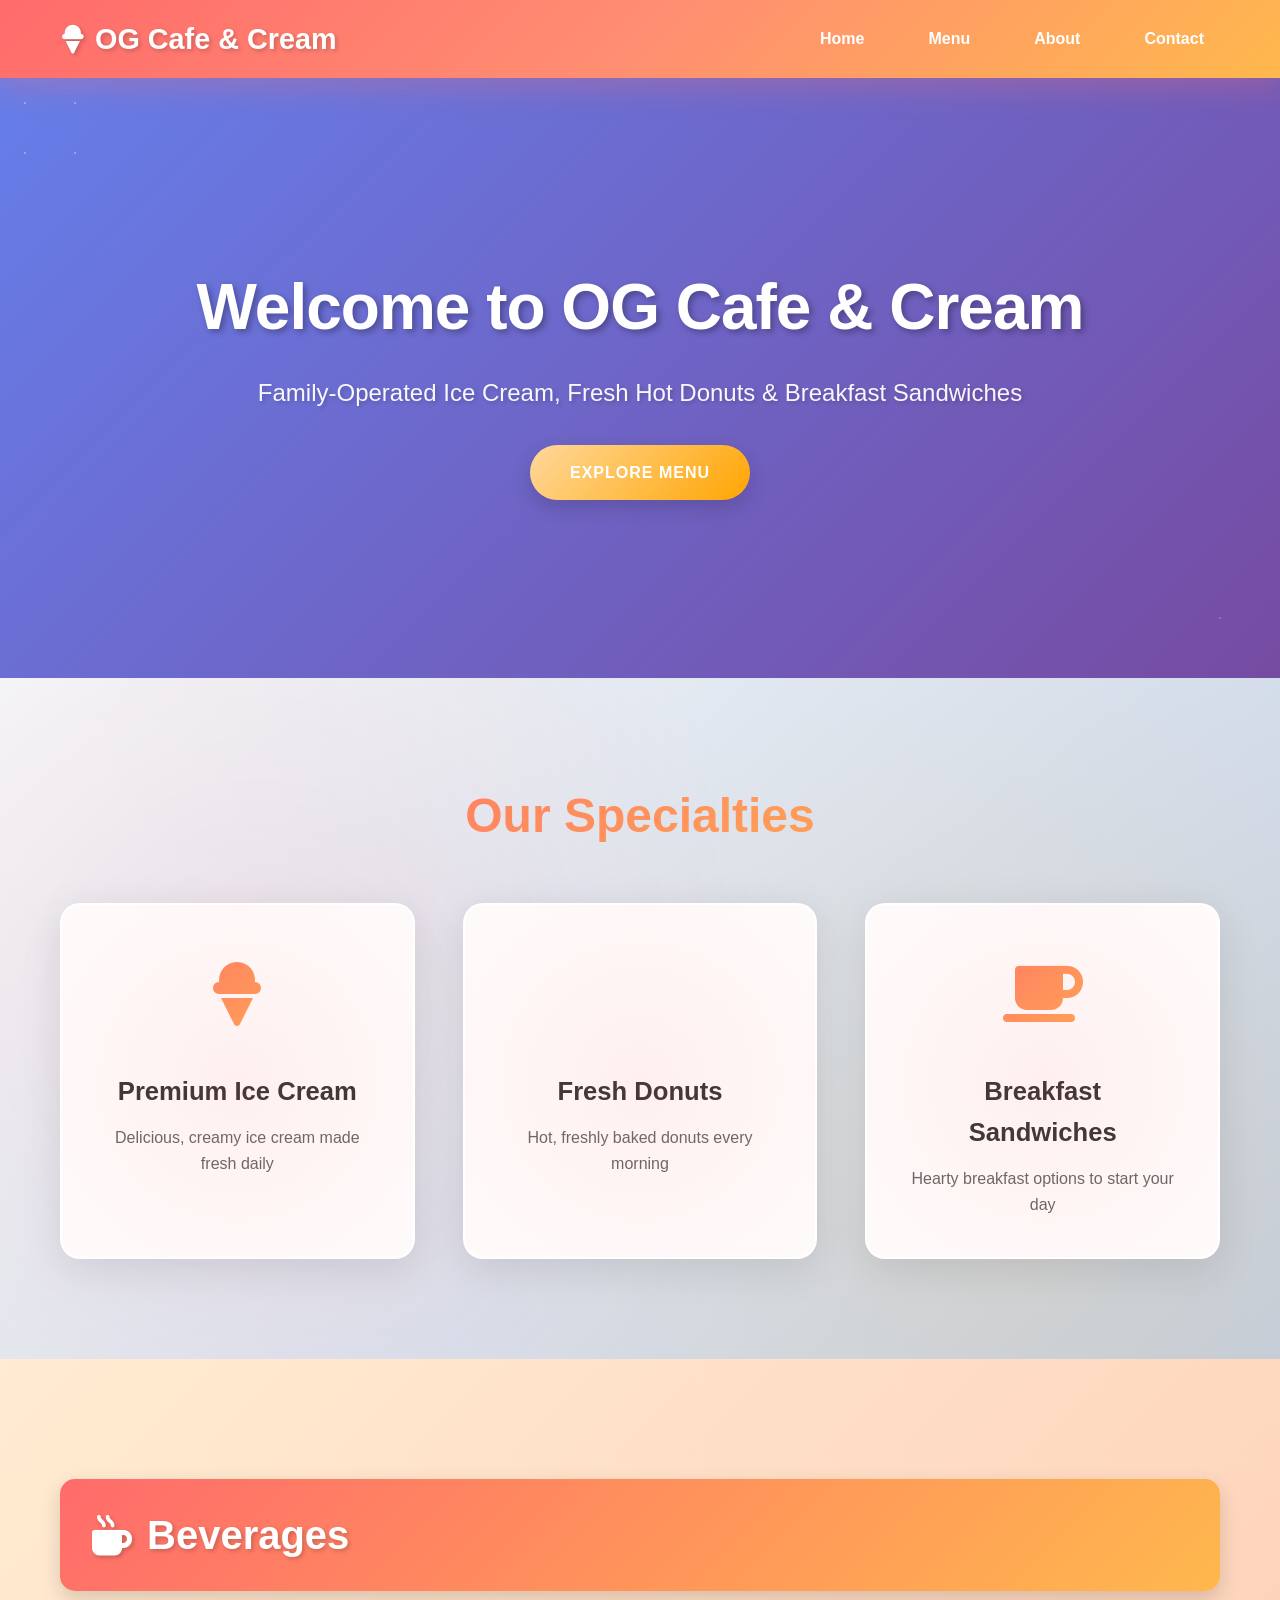
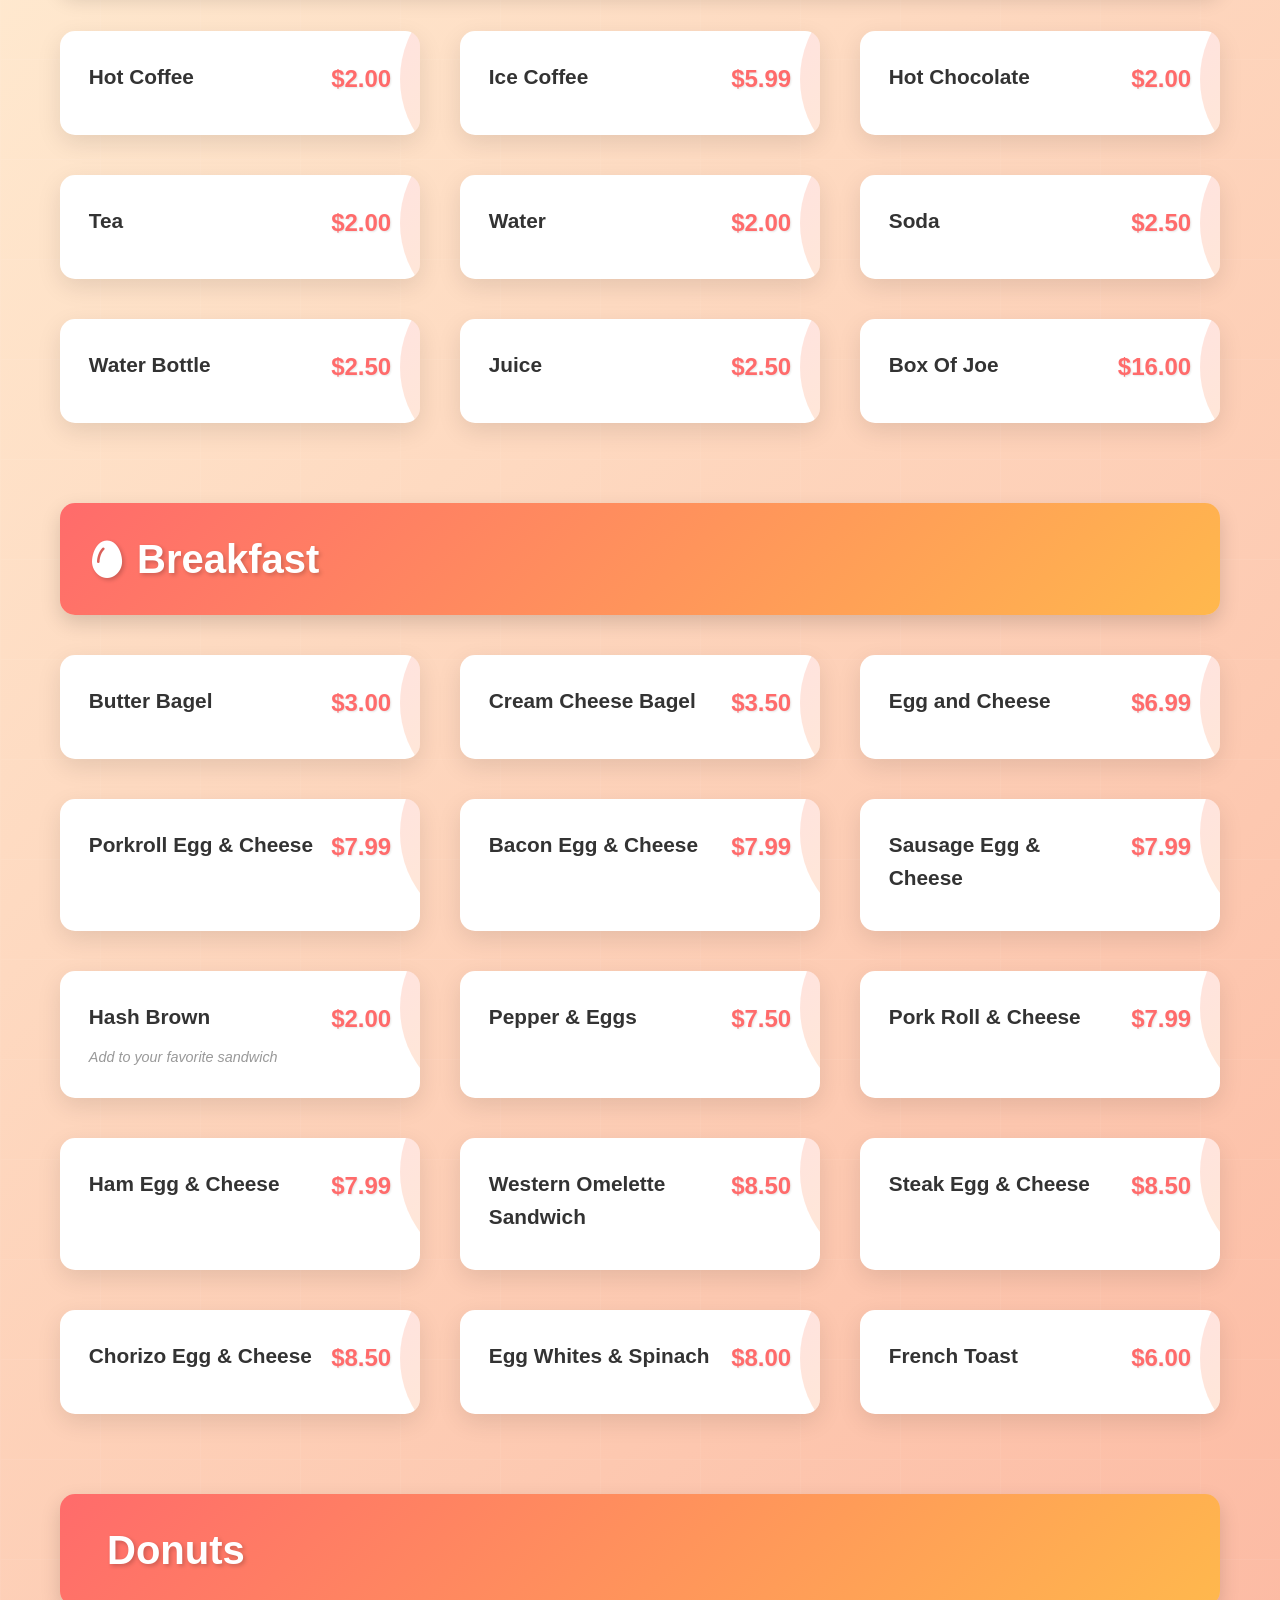
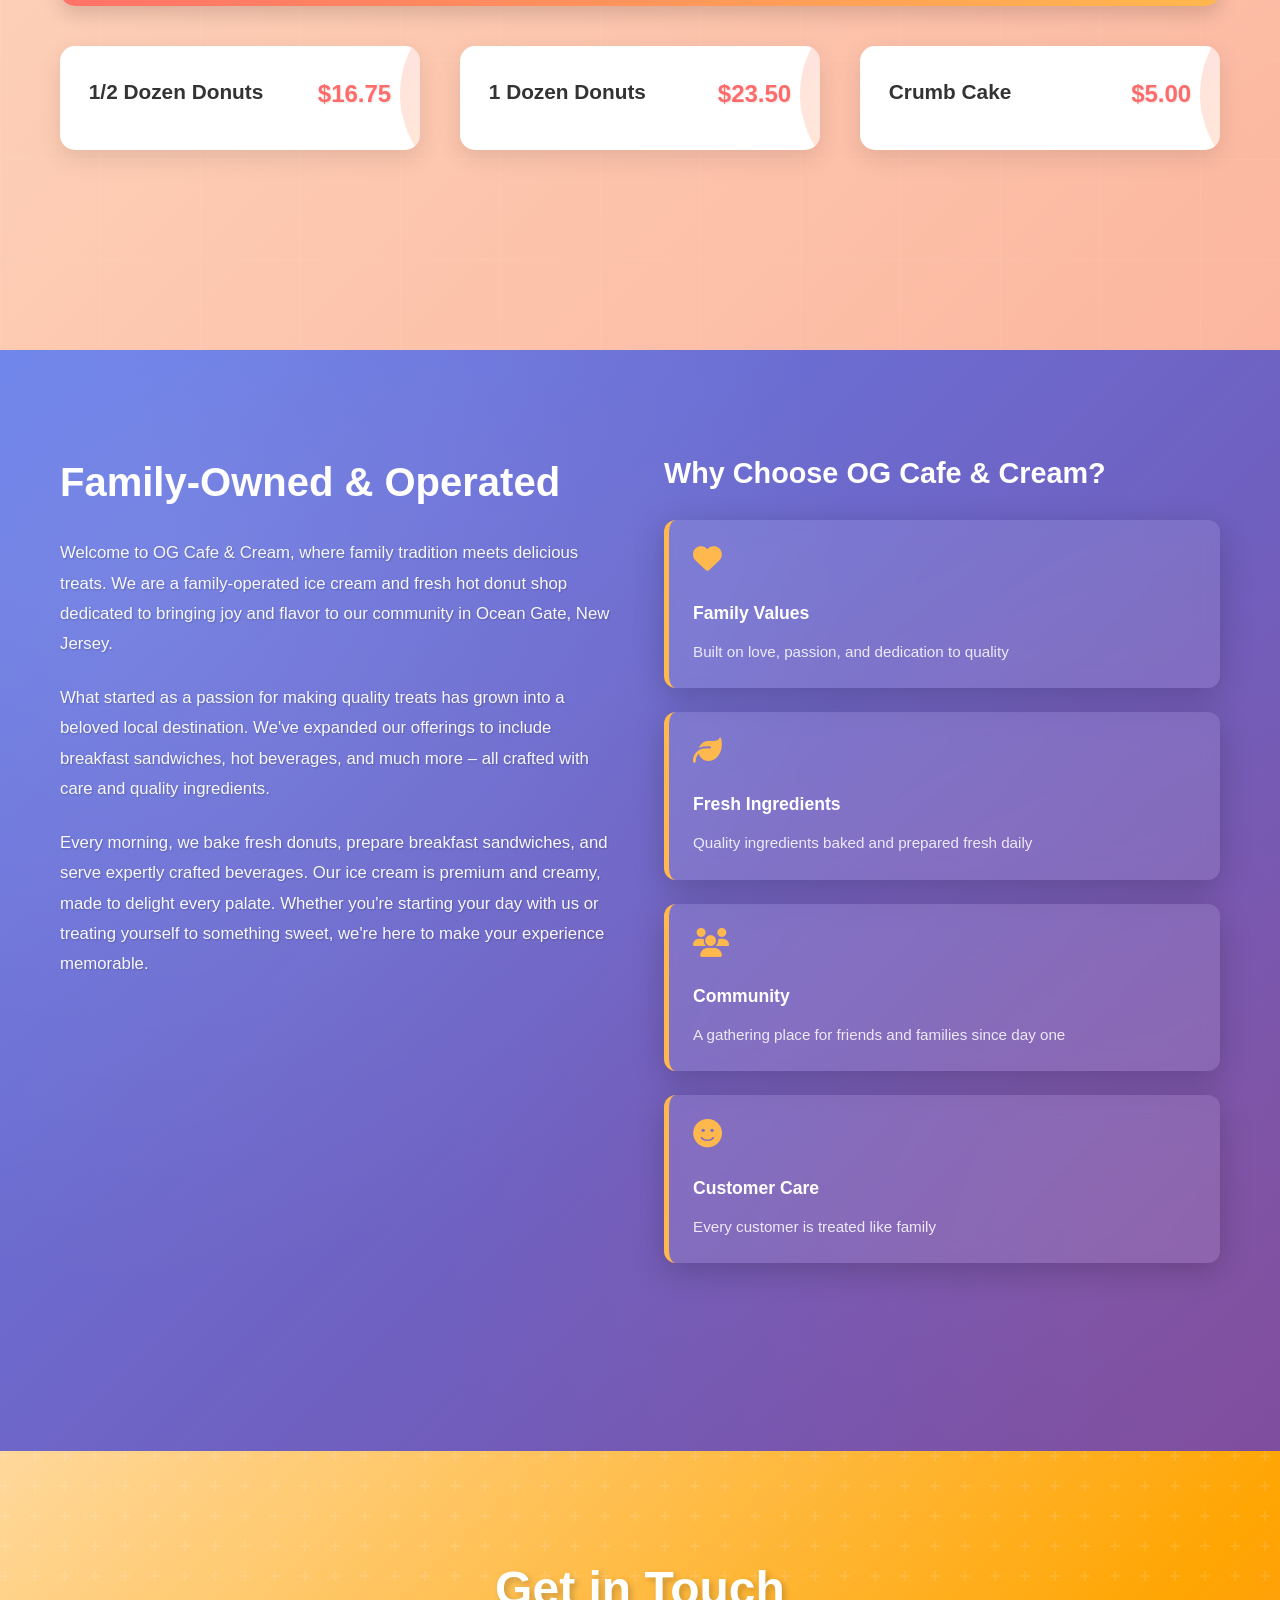
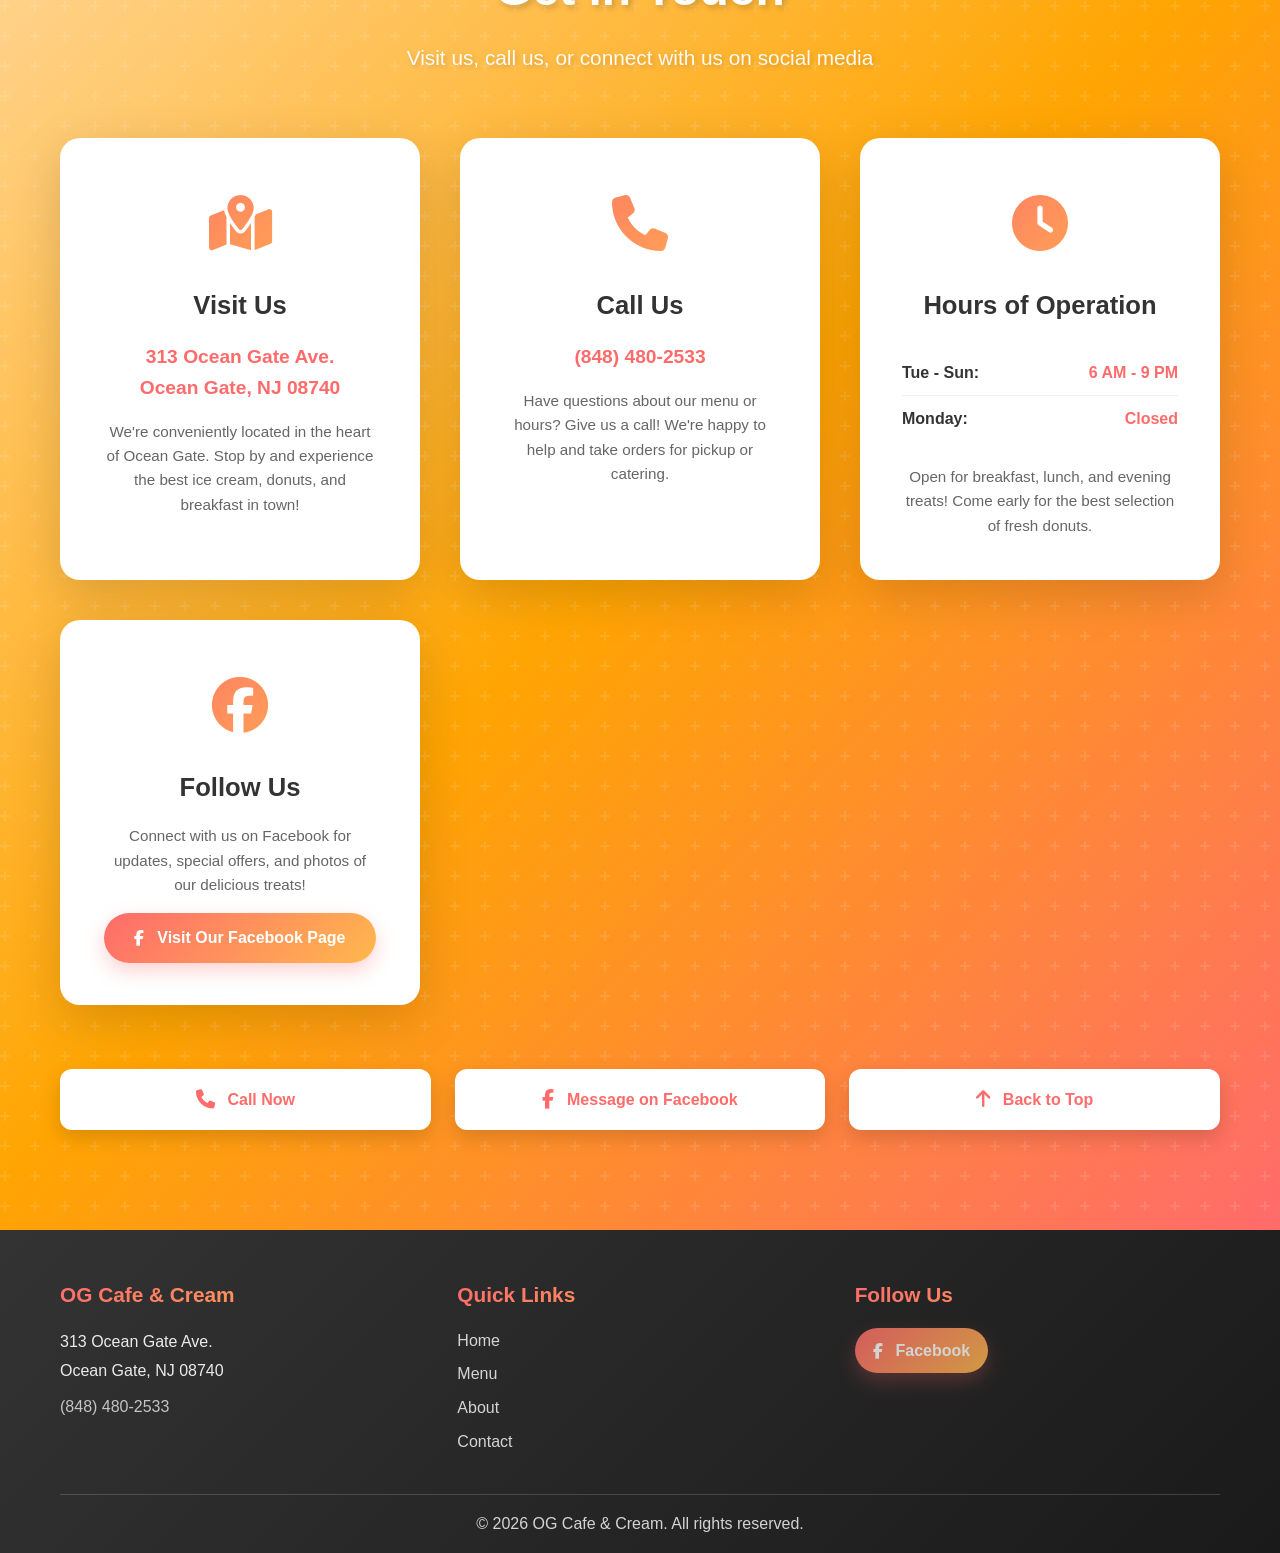
==== commit 52391016: "Improve contact section: Remove form, add beautiful contact cards with quick actions" ====
--- a/index.html
+++ b/index.html
@@ -310,86 +310,80 @@
     <!-- Contact Section -->
     <section class="contact-section" id="contact">
         <div class="container">
-            <div class="contact-wrapper">
-                <!-- Contact Information -->
-                <div class="contact-info-box">
-                    <h2>Contact Information</h2>
-                    
-                    <div class="info-item">
-                        <i class="fas fa-map-marker-alt"></i>
-                        <div>
-                            <h3>Visit Us</h3>
-                            <p>313 Ocean Gate Ave.<br>Ocean Gate, NJ 08740</p>
-                        </div>
-                    </div>
-
-                    <div class="info-item">
+            <div class="contact-header">
+                <h2>Get in Touch</h2>
+                <p>Visit us, call us, or connect with us on social media</p>
+            </div>
+
+            <div class="contact-grid">
+                <!-- Location Card -->
+                <div class="contact-card-large">
+                    <div class="contact-card-icon">
+                        <i class="fas fa-map-location-dot"></i>
+                    </div>
+                    <h3>Visit Us</h3>
+                    <p class="address">313 Ocean Gate Ave.<br>Ocean Gate, NJ 08740</p>
+                    <p class="card-description">We're conveniently located in the heart of Ocean Gate. Stop by and experience the best ice cream, donuts, and breakfast in town!</p>
+                </div>
+
+                <!-- Phone Card -->
+                <div class="contact-card-large">
+                    <div class="contact-card-icon">
                         <i class="fas fa-phone"></i>
-                        <div>
-                            <h3>Call Us</h3>
-                            <p><a href="tel:8484802533">(848) 480-2533</a></p>
-                        </div>
-                    </div>
-
-                    <div class="info-item">
+                    </div>
+                    <h3>Call Us</h3>
+                    <p class="phone-number">
+                        <a href="tel:8484802533">(848) 480-2533</a>
+                    </p>
+                    <p class="card-description">Have questions about our menu or hours? Give us a call! We're happy to help and take orders for pickup or catering.</p>
+                </div>
+
+                <!-- Hours Card -->
+                <div class="contact-card-large">
+                    <div class="contact-card-icon">
                         <i class="fas fa-clock"></i>
-                        <div>
-                            <h3>Hours</h3>
-                            <p>
-                                Tuesday - Sunday: 6 AM - 9 PM<br>
-                                Monday: Closed
-                            </p>
-                        </div>
-                    </div>
-
-                    <div class="info-item">
-                        <i class="fab fa-facebook-f"></i>
-                        <div>
-                            <h3>Follow Us on Facebook</h3>
-                            <p><a href="https://www.facebook.com/profile.php?id=100063495163640" target="_blank">OG Cafe & Cream</a></p>
-                        </div>
-                    </div>
-
-                    <div class="social-buttons">
-                        <a href="https://www.facebook.com/profile.php?id=100063495163640" target="_blank" class="social-btn">
-                            <i class="fab fa-facebook-f"></i> Follow On Facebook
-                        </a>
-                    </div>
-                </div>
-
-                <!-- Contact Form -->
-                <div class="contact-form-box">
-                    <h2>Send us a Message</h2>
-                    <form class="contact-form" id="contactForm">
-                        <div class="form-group">
-                            <label for="name">Full Name *</label>
-                            <input type="text" id="name" name="name" required>
-                        </div>
-
-                        <div class="form-group">
-                            <label for="email">Email Address *</label>
-                            <input type="email" id="email" name="email" required>
-                        </div>
-
-                        <div class="form-group">
-                            <label for="phone">Phone Number</label>
-                            <input type="tel" id="phone" name="phone">
-                        </div>
-
-                        <div class="form-group">
-                            <label for="subject">Subject *</label>
-                            <input type="text" id="subject" name="subject" required>
-                        </div>
-
-                        <div class="form-group">
-                            <label for="message">Message *</label>
-                            <textarea id="message" name="message" rows="5" required></textarea>
-                        </div>
-
-                        <button type="submit" class="btn btn-primary">Send Message</button>
-                    </form>
-                    <div id="formMessage" class="form-message"></div>
-                </div>
+                    </div>
+                    <h3>Hours of Operation</h3>
+                    <div class="hours-list">
+                        <div class="hour-item">
+                            <span class="day">Tue - Sun:</span>
+                            <span class="time">6 AM - 9 PM</span>
+                        </div>
+                        <div class="hour-item">
+                            <span class="day">Monday:</span>
+                            <span class="time">Closed</span>
+                        </div>
+                    </div>
+                    <p class="card-description">Open for breakfast, lunch, and evening treats! Come early for the best selection of fresh donuts.</p>
+                </div>
+
+                <!-- Facebook Card -->
+                <div class="contact-card-large">
+                    <div class="contact-card-icon">
+                        <i class="fab fa-facebook"></i>
+                    </div>
+                    <h3>Follow Us</h3>
+                    <p class="card-description">Connect with us on Facebook for updates, special offers, and photos of our delicious treats!</p>
+                    <a href="https://www.facebook.com/profile.php?id=100063495163640" target="_blank" class="social-btn-large">
+                        <i class="fab fa-facebook-f"></i> Visit Our Facebook Page
+                    </a>
+                </div>
+            </div>
+
+            <!-- Quick Actions -->
+            <div class="quick-actions">
+                <a href="tel:8484802533" class="action-btn">
+                    <i class="fas fa-phone"></i>
+                    <span>Call Now</span>
+                </a>
+                <a href="https://www.facebook.com/profile.php?id=100063495163640" target="_blank" class="action-btn">
+                    <i class="fab fa-facebook-f"></i>
+                    <span>Message on Facebook</span>
+                </a>
+                <a href="#home" class="action-btn">
+                    <i class="fas fa-arrow-up"></i>
+                    <span>Back to Top</span>
+                </a>
             </div>
         </div>
     </section>
--- a/styles.css
+++ b/styles.css
@@ -613,6 +613,7 @@
     padding: 100px 20px;
     background: linear-gradient(135deg, #FFD89B 0%, #FFA502 50%, #FF6B6B 100%);
     position: relative;
+    overflow: hidden;
 }
 
 .contact-section::before {
@@ -626,174 +627,211 @@
     pointer-events: none;
 }
 
-.contact-wrapper {
+.contact-header {
+    text-align: center;
+    margin-bottom: 4rem;
+    position: relative;
+    z-index: 10;
+}
+
+.contact-header h2 {
+    font-size: 3rem;
+    color: white;
+    font-weight: 800;
+    margin-bottom: 0.8rem;
+    text-shadow: 3px 3px 6px rgba(0, 0, 0, 0.2);
+}
+
+.contact-header p {
+    font-size: 1.3rem;
+    color: rgba(255, 255, 255, 0.95);
+    text-shadow: 2px 2px 4px rgba(0, 0, 0, 0.15);
+}
+
+.contact-grid {
     display: grid;
-    grid-template-columns: 1fr 1fr;
-    gap: 3rem;
+    grid-template-columns: repeat(auto-fit, minmax(280px, 1fr));
+    gap: 2.5rem;
+    margin-bottom: 4rem;
     position: relative;
     z-index: 10;
 }
 
-.contact-info-box,
-.contact-form-box {
+.contact-card-large {
     background: white;
     padding: 2.5rem;
     border-radius: 20px;
-    box-shadow: 0 15px 50px rgba(0, 0, 0, 0.2);
-}
-
-.contact-info-box h2,
-.contact-form-box h2 {
-    font-size: 2rem;
-    margin-bottom: 1.5rem;
-    color: #333;
-    font-weight: 800;
+    text-align: center;
+    box-shadow: 0 15px 50px rgba(0, 0, 0, 0.15);
+    transition: all 0.3s ease;
+    position: relative;
+    overflow: hidden;
+    border: 2px solid transparent;
+}
+
+.contact-card-large::before {
+    content: '';
+    position: absolute;
+    top: -50%;
+    right: -50%;
+    width: 200px;
+    height: 200px;
+    background: linear-gradient(135deg, rgba(255, 107, 107, 0.15), rgba(255, 165, 2, 0.15));
+    border-radius: 50%;
+    transition: all 0.3s ease;
+}
+
+.contact-card-large:hover {
+    transform: translateY(-15px) scale(1.05);
+    box-shadow: 0 25px 70px rgba(0, 0, 0, 0.25);
+    border-color: #FFB84D;
+}
+
+.contact-card-large:hover::before {
+    top: -25%;
+    right: -25%;
+}
+
+.contact-card-icon {
+    font-size: 3.5rem;
     background: linear-gradient(135deg, #FF6B6B 0%, #FFB84D 100%);
     -webkit-background-clip: text;
     -webkit-text-fill-color: transparent;
     background-clip: text;
-}
-
-.info-item {
-    display: flex;
-    gap: 1.2rem;
-    margin-bottom: 2rem;
-    padding-bottom: 1.5rem;
-    border-bottom: 1px solid #e0e0e0;
-}
-
-.info-item:last-child {
-    border-bottom: none;
-}
-
-.info-item i {
-    font-size: 1.8rem;
+    margin-bottom: 1rem;
+    transition: all 0.3s ease;
+    position: relative;
+    z-index: 5;
+}
+
+.contact-card-large:hover .contact-card-icon {
+    transform: scale(1.2) rotate(-10deg);
+}
+
+.contact-card-large h3 {
+    font-size: 1.6rem;
+    color: #333;
+    font-weight: 800;
+    margin-bottom: 1rem;
+    position: relative;
+    z-index: 5;
+}
+
+.address,
+.phone-number {
+    font-size: 1.2rem;
     color: #FF6B6B;
-    margin-top: 0.3rem;
-    flex-shrink: 0;
-}
-
-.info-item h3 {
-    font-size: 1.2rem;
-    margin-bottom: 0.5rem;
-    color: #333;
     font-weight: 700;
-}
-
-.info-item p {
-    color: #666;
-    font-size: 0.95rem;
-    line-height: 1.6;
-}
-
-.info-item a {
+    margin-bottom: 1rem;
+    position: relative;
+    z-index: 5;
+}
+
+.phone-number a {
     color: #FF6B6B;
     text-decoration: none;
-    font-weight: 700;
-    transition: all 0.3s ease;
-}
-
-.info-item a:hover {
+    transition: all 0.3s ease;
+}
+
+.phone-number a:hover {
     text-decoration: underline;
     transform: scale(1.05);
 }
 
-.social-buttons {
-    margin-top: 2rem;
-    padding-top: 1rem;
-    border-top: 2px solid #e0e0e0;
-}
-
-.social-btn {
+.hours-list {
+    margin: 1.5rem 0;
+    position: relative;
+    z-index: 5;
+}
+
+.hour-item {
+    display: flex;
+    justify-content: space-between;
+    padding: 0.6rem 0;
+    border-bottom: 1px solid #f0f0f0;
+}
+
+.hour-item:last-child {
+    border-bottom: none;
+}
+
+.hour-item .day {
+    font-weight: 700;
+    color: #333;
+}
+
+.hour-item .time {
+    color: #FF6B6B;
+    font-weight: 700;
+}
+
+.card-description {
+    font-size: 0.95rem;
+    color: #666;
+    line-height: 1.6;
+    margin-top: 1rem;
+    position: relative;
+    z-index: 5;
+}
+
+.social-btn-large {
     display: inline-flex;
     align-items: center;
     gap: 0.8rem;
     background: linear-gradient(135deg, #FF6B6B 0%, #FFB84D 100%);
     color: white;
-    padding: 12px 25px;
+    padding: 12px 30px;
     border-radius: 50px;
     text-decoration: none;
     transition: all 0.3s ease;
     font-weight: 700;
+    margin-top: 1rem;
     box-shadow: 0 8px 20px rgba(255, 107, 107, 0.3);
-}
-
-.social-btn:hover {
+    position: relative;
+    z-index: 5;
+}
+
+.social-btn-large:hover {
     transform: translateY(-4px);
-    box-shadow: 0 12px 30px rgba(255, 107, 107, 0.4);
-}
-
-/* Form Styles */
-.contact-form {
+    box-shadow: 0 12px 35px rgba(255, 107, 107, 0.4);
+}
+
+/* Quick Actions */
+.quick-actions {
+    display: grid;
+    grid-template-columns: repeat(auto-fit, minmax(200px, 1fr));
+    gap: 1.5rem;
+    position: relative;
+    z-index: 10;
+    margin-top: 3rem;
+}
+
+.action-btn {
     display: flex;
-    flex-direction: column;
-}
-
-.form-group {
-    margin-bottom: 1.5rem;
-}
-
-.form-group label {
-    display: block;
-    margin-bottom: 0.6rem;
+    align-items: center;
+    justify-content: center;
+    gap: 0.8rem;
+    background: white;
+    color: #FF6B6B;
+    padding: 1rem 1.5rem;
+    border-radius: 12px;
+    text-decoration: none;
+    transition: all 0.3s ease;
     font-weight: 700;
-    color: #333;
-    font-size: 0.95rem;
-}
-
-.form-group input,
-.form-group textarea {
-    width: 100%;
-    padding: 0.9rem;
-    border: 2px solid #e0e0e0;
-    border-radius: 8px;
-    font-family: inherit;
     font-size: 1rem;
-    transition: all 0.3s ease;
-}
-
-.form-group input:focus,
-.form-group textarea:focus {
-    outline: none;
+    box-shadow: 0 8px 20px rgba(0, 0, 0, 0.15);
+    border: 2px solid transparent;
+}
+
+.action-btn:hover {
+    transform: translateY(-5px);
+    box-shadow: 0 12px 35px rgba(0, 0, 0, 0.25);
     border-color: #FF6B6B;
-    box-shadow: 0 0 0 3px rgba(255, 107, 107, 0.1);
-    background: #fffbf9;
-}
-
-.contact-form .btn {
-    margin-top: 1rem;
-    width: 100%;
-    background: linear-gradient(135deg, #FF6B6B 0%, #FFB84D 100%);
-    color: white;
-    padding: 12px 30px;
-}
-
-.contact-form .btn:hover {
-    transform: translateY(-3px);
-    box-shadow: 0 12px 35px rgba(255, 107, 107, 0.3);
-}
-
-.form-message {
-    margin-top: 1rem;
-    padding: 1rem;
-    border-radius: 8px;
-    text-align: center;
-    display: none;
-    font-weight: 700;
-}
-
-.form-message.success {
-    background: #d4edda;
-    color: #155724;
-    border: 2px solid #c3e6cb;
-    display: block;
-}
-
-.form-message.error {
-    background: #f8d7da;
-    color: #721c24;
-    border: 2px solid #f5c6cb;
-    display: block;
+    background: linear-gradient(135deg, #FFF5F0 0%, #FFFAF7 100%);
+}
+
+.action-btn i {
+    font-size: 1.2rem;
 }
 
 /* ==================== MAP SECTION ==================== */
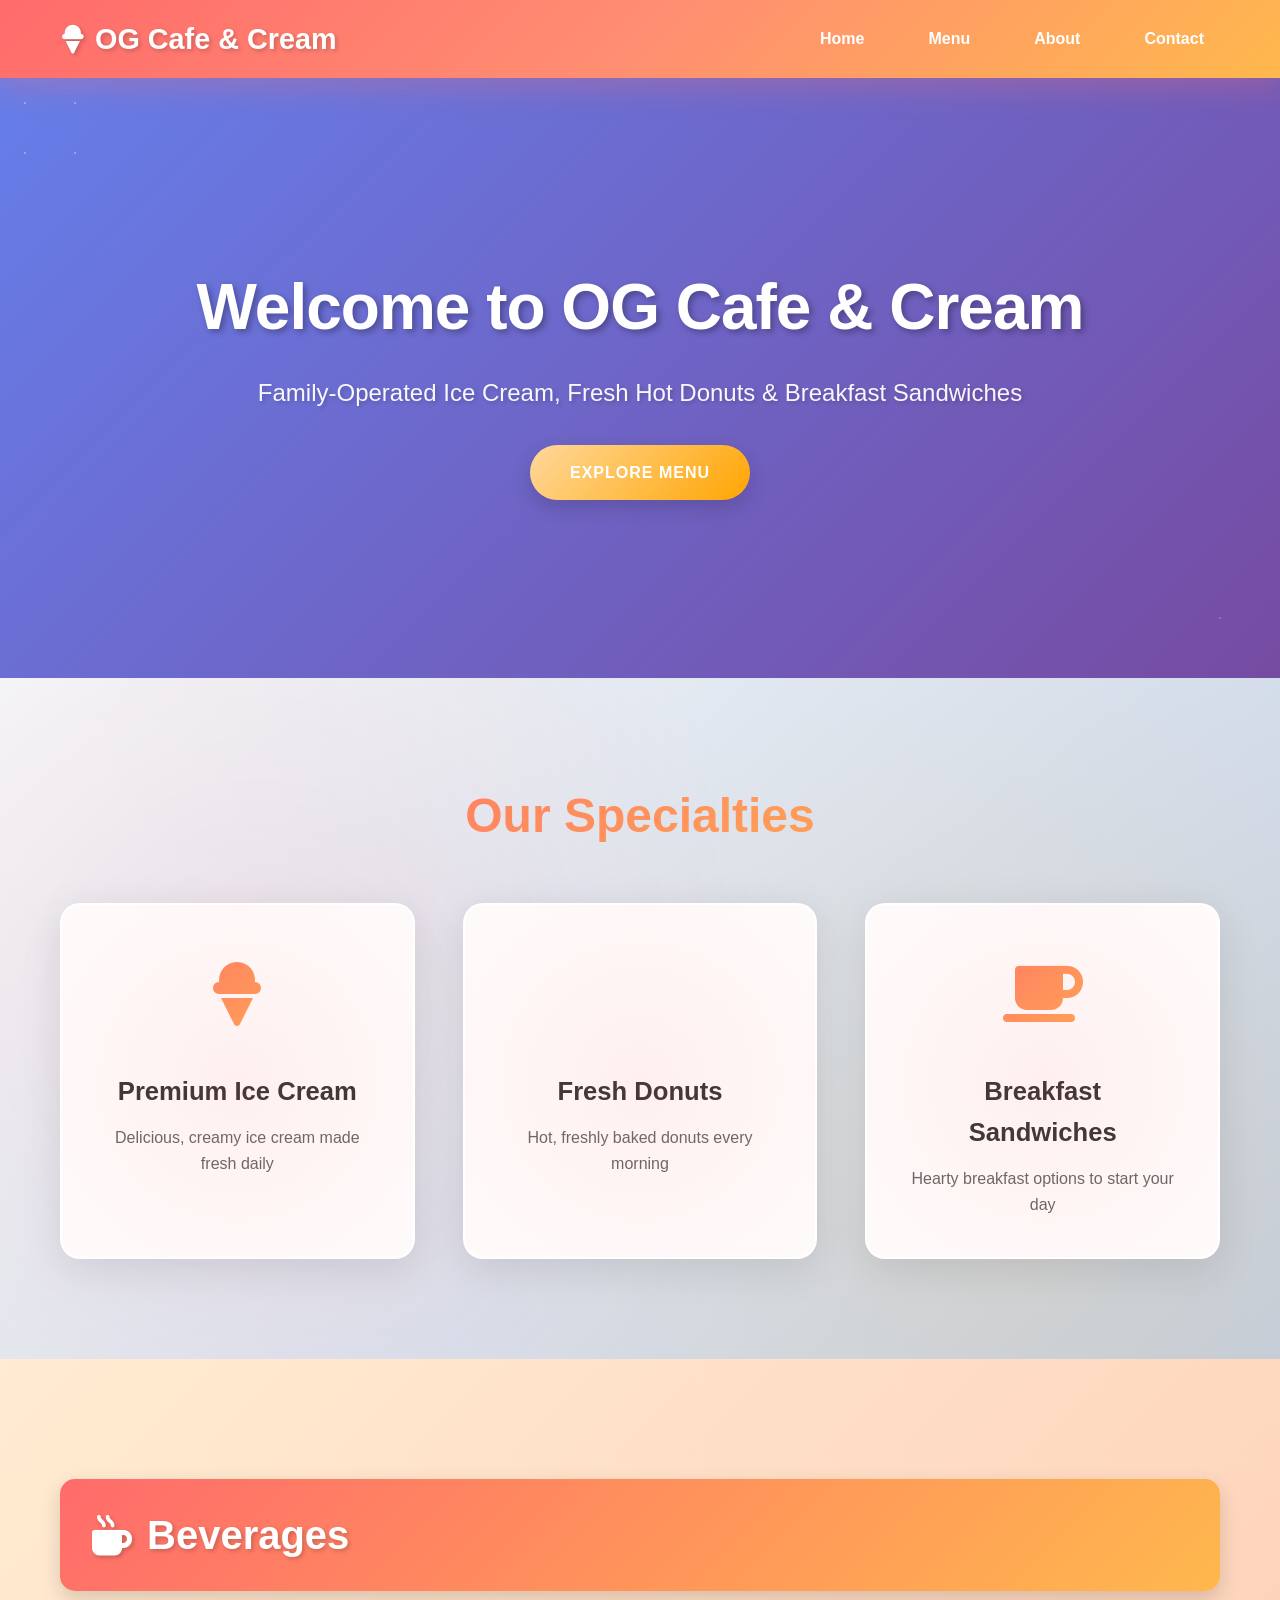
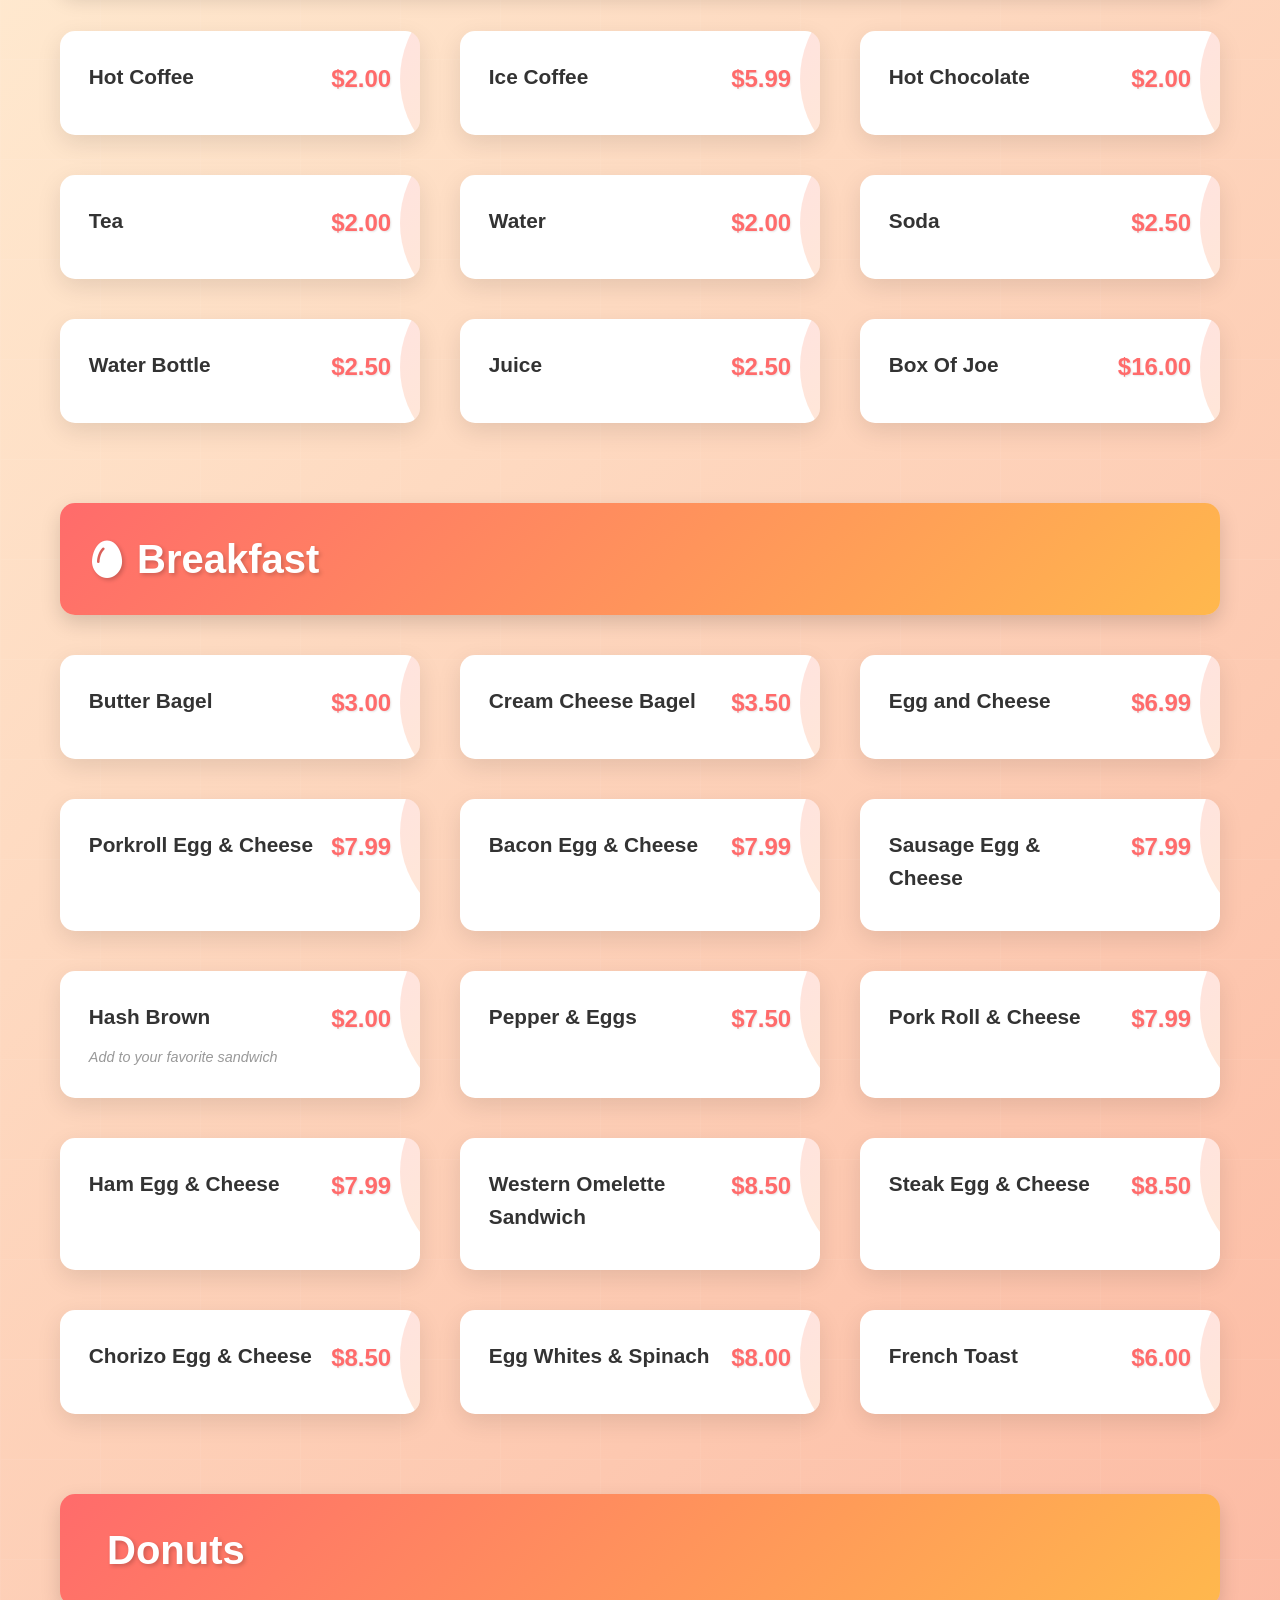
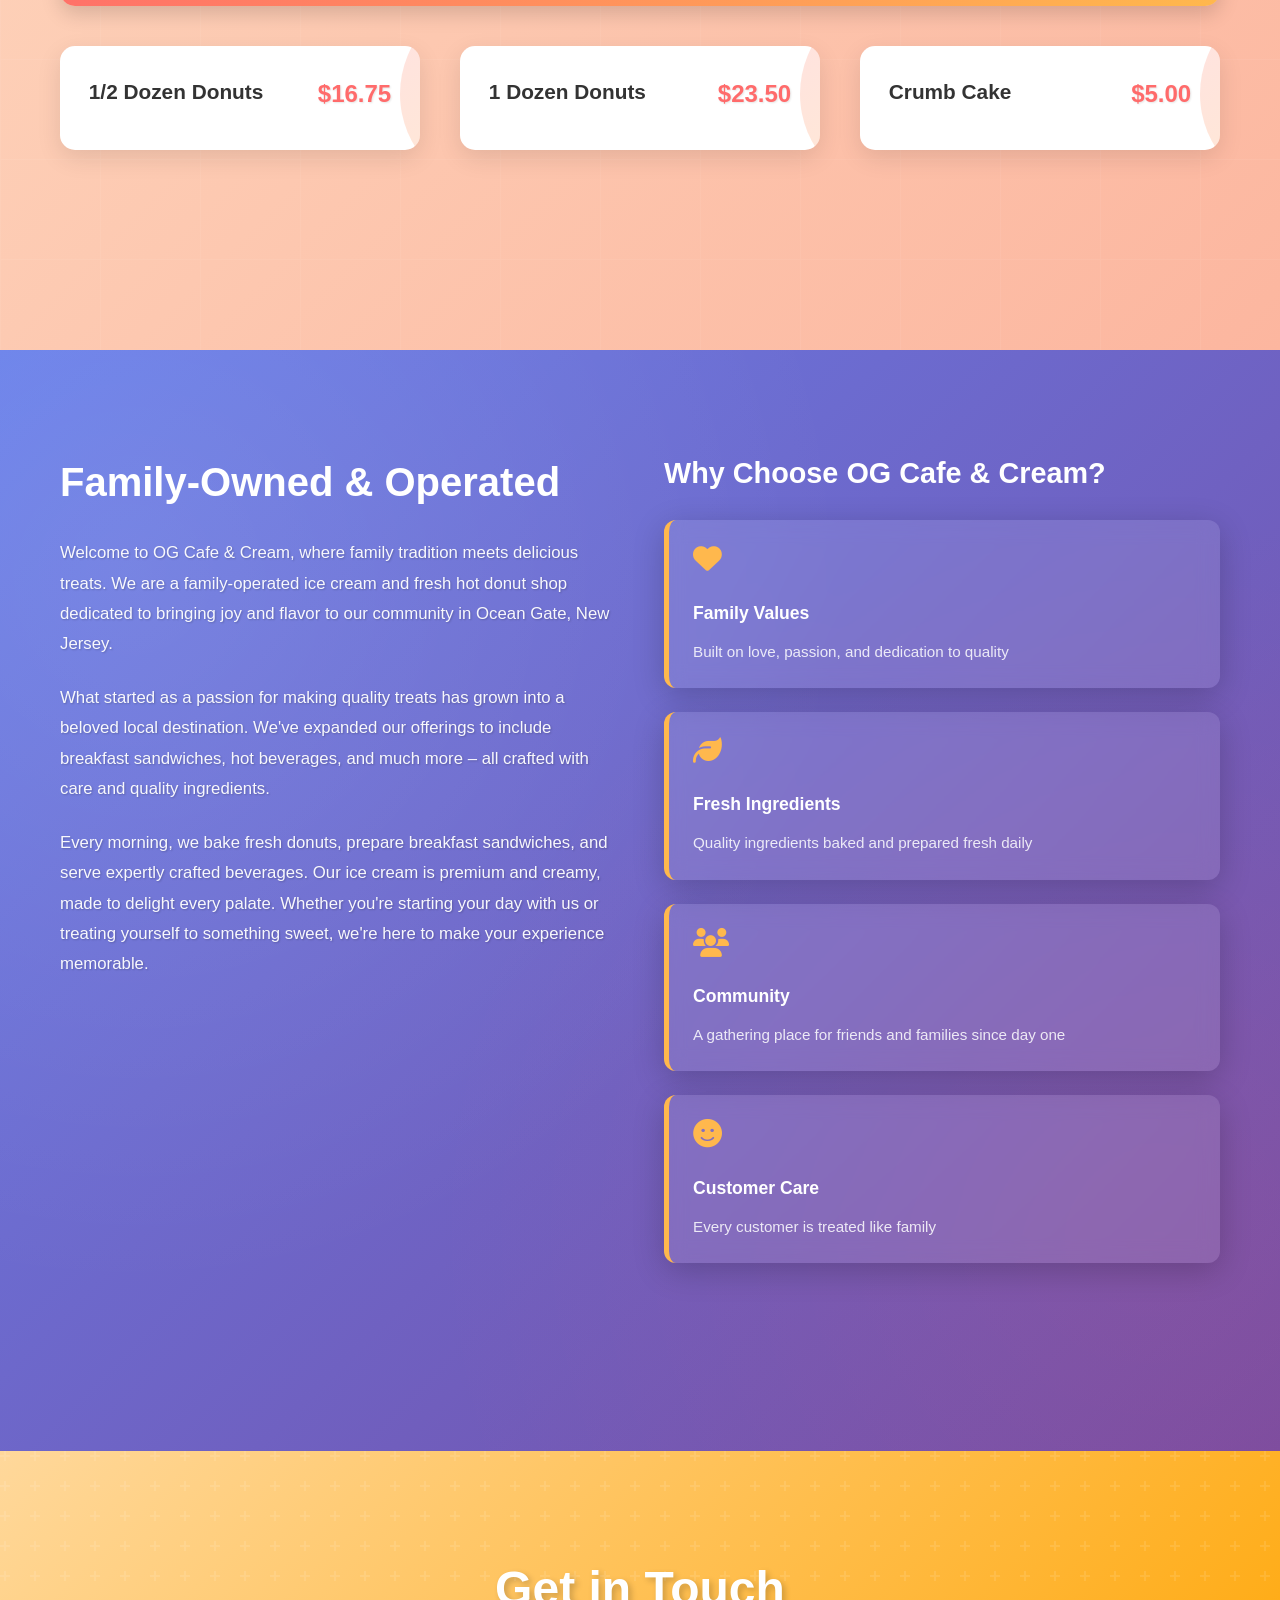
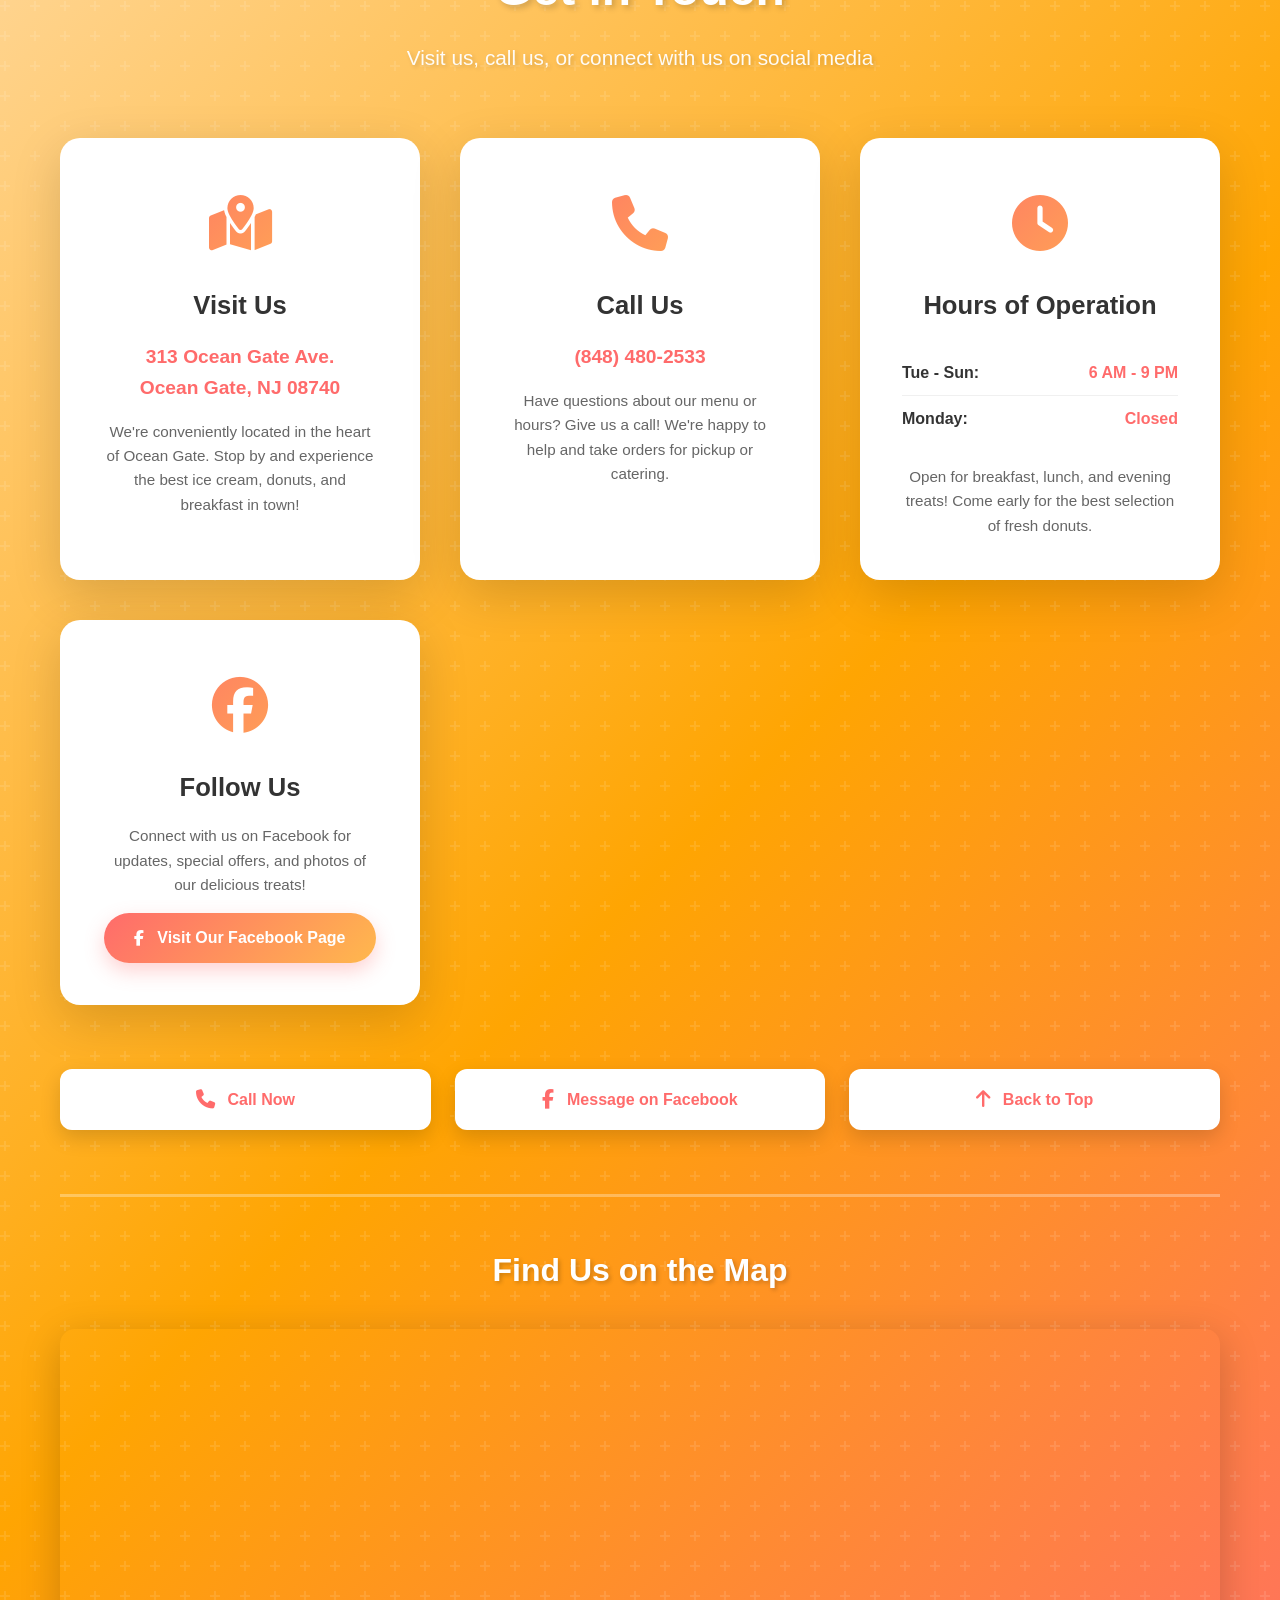
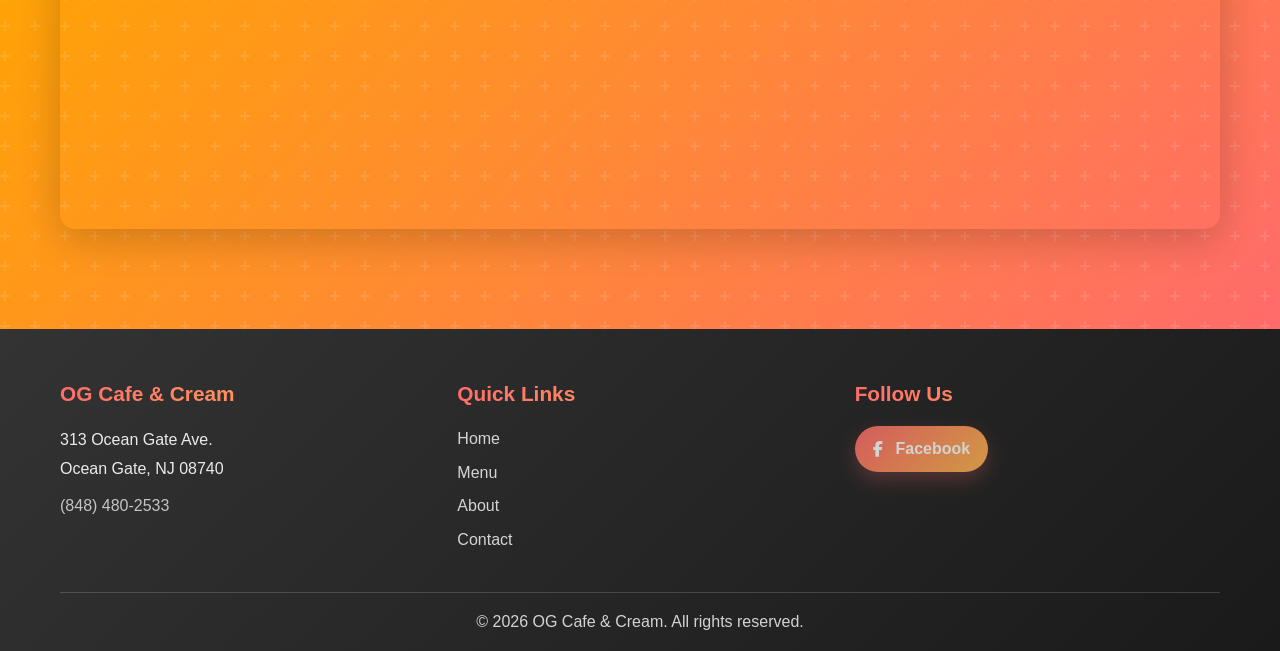
==== commit 0a15c313: "Add Google Maps embed to contact section showing 313 Ocean Gate Ave location" ====
--- a/index.html
+++ b/index.html
@@ -385,6 +385,20 @@
                     <span>Back to Top</span>
                 </a>
             </div>
+
+            <!-- Google Maps -->
+            <div class="maps-container">
+                <h3>Find Us on the Map</h3>
+                <iframe 
+                    src="https://www.google.com/maps/embed?pb=!1m18!1m12!1m3!1d3023.5644842189207!2d-74.20547!3d39.81516!2m3!1f0!2f0!3f0!3m2!1i1024!2i768!4f13.1!3m3!1m2!1s0x89c0e8e5e5e5e5e5%3A0x5e5e5e5e5e5e5e5e!2s313%20Ocean%20Gate%20Ave%2C%20Ocean%20Gate%2C%20NJ%2008740!5e0!3m2!1sen!2sus!4v1670000000000" 
+                    width="100%" 
+                    height="500" 
+                    style="border:0; border-radius: 15px; box-shadow: 0 10px 40px rgba(0, 0, 0, 0.2);" 
+                    allowfullscreen="" 
+                    loading="lazy" 
+                    referrerpolicy="no-referrer-when-downgrade">
+                </iframe>
+            </div>
         </div>
     </section>
 
--- a/styles.css
+++ b/styles.css
@@ -832,6 +832,35 @@
 
 .action-btn i {
     font-size: 1.2rem;
+}
+
+/* Maps Container */
+.maps-container {
+    margin-top: 4rem;
+    padding-top: 3rem;
+    border-top: 3px solid rgba(255, 255, 255, 0.3);
+    position: relative;
+    z-index: 10;
+}
+
+.maps-container h3 {
+    font-size: 2rem;
+    color: white;
+    font-weight: 800;
+    margin-bottom: 2rem;
+    text-align: center;
+    text-shadow: 2px 2px 4px rgba(0, 0, 0, 0.2);
+}
+
+.maps-container iframe {
+    display: block;
+    margin: 0 auto;
+    max-width: 100%;
+    transition: all 0.3s ease;
+}
+
+.maps-container iframe:hover {
+    box-shadow: 0 15px 50px rgba(0, 0, 0, 0.3) !important;
 }
 
 /* ==================== MAP SECTION ==================== */
@@ -1025,6 +1054,20 @@
         font-size: 1.8rem;
     }
 
+    /* Maps */
+    .maps-container {
+        margin-top: 3rem;
+        padding-top: 2rem;
+    }
+
+    .maps-container h3 {
+        font-size: 1.5rem;
+    }
+
+    .maps-container iframe {
+        height: 350px !important;
+    }
+
     /* Sections */
     .featured,
     .menu-section,
@@ -1094,4 +1137,31 @@
     .contact-form-box {
         padding: 1.5rem;
     }
-}
+
+    /* Maps */
+    .maps-container h3 {
+        font-size: 1.3rem;
+    }
+
+    .maps-container iframe {
+        height: 250px !important;
+    }
+
+    .quick-actions {
+        grid-template-columns: 1fr;
+        gap: 1rem;
+    }
+
+    .action-btn {
+        padding: 0.8rem 1rem;
+        font-size: 0.9rem;
+    }
+
+    .contact-header h2 {
+        font-size: 2rem;
+    }
+
+    .contact-header p {
+        font-size: 1rem;
+    }
+}
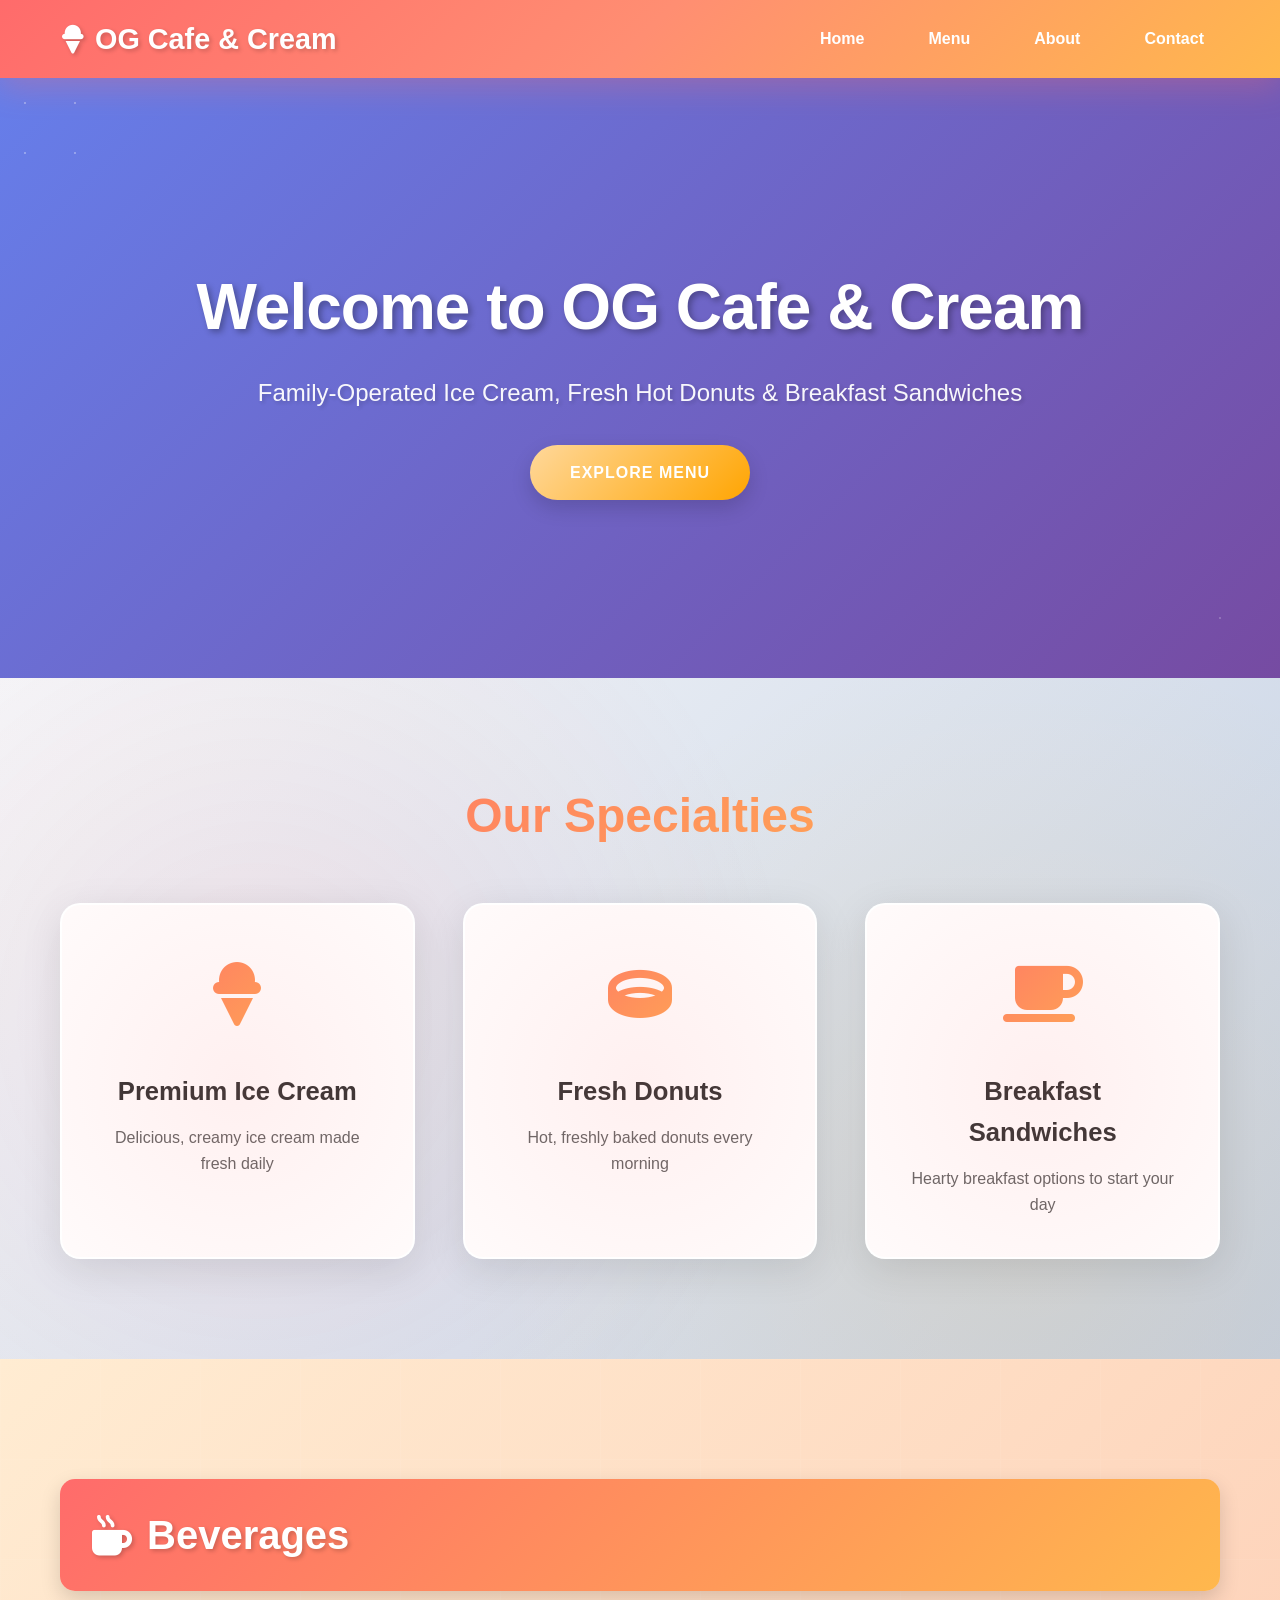
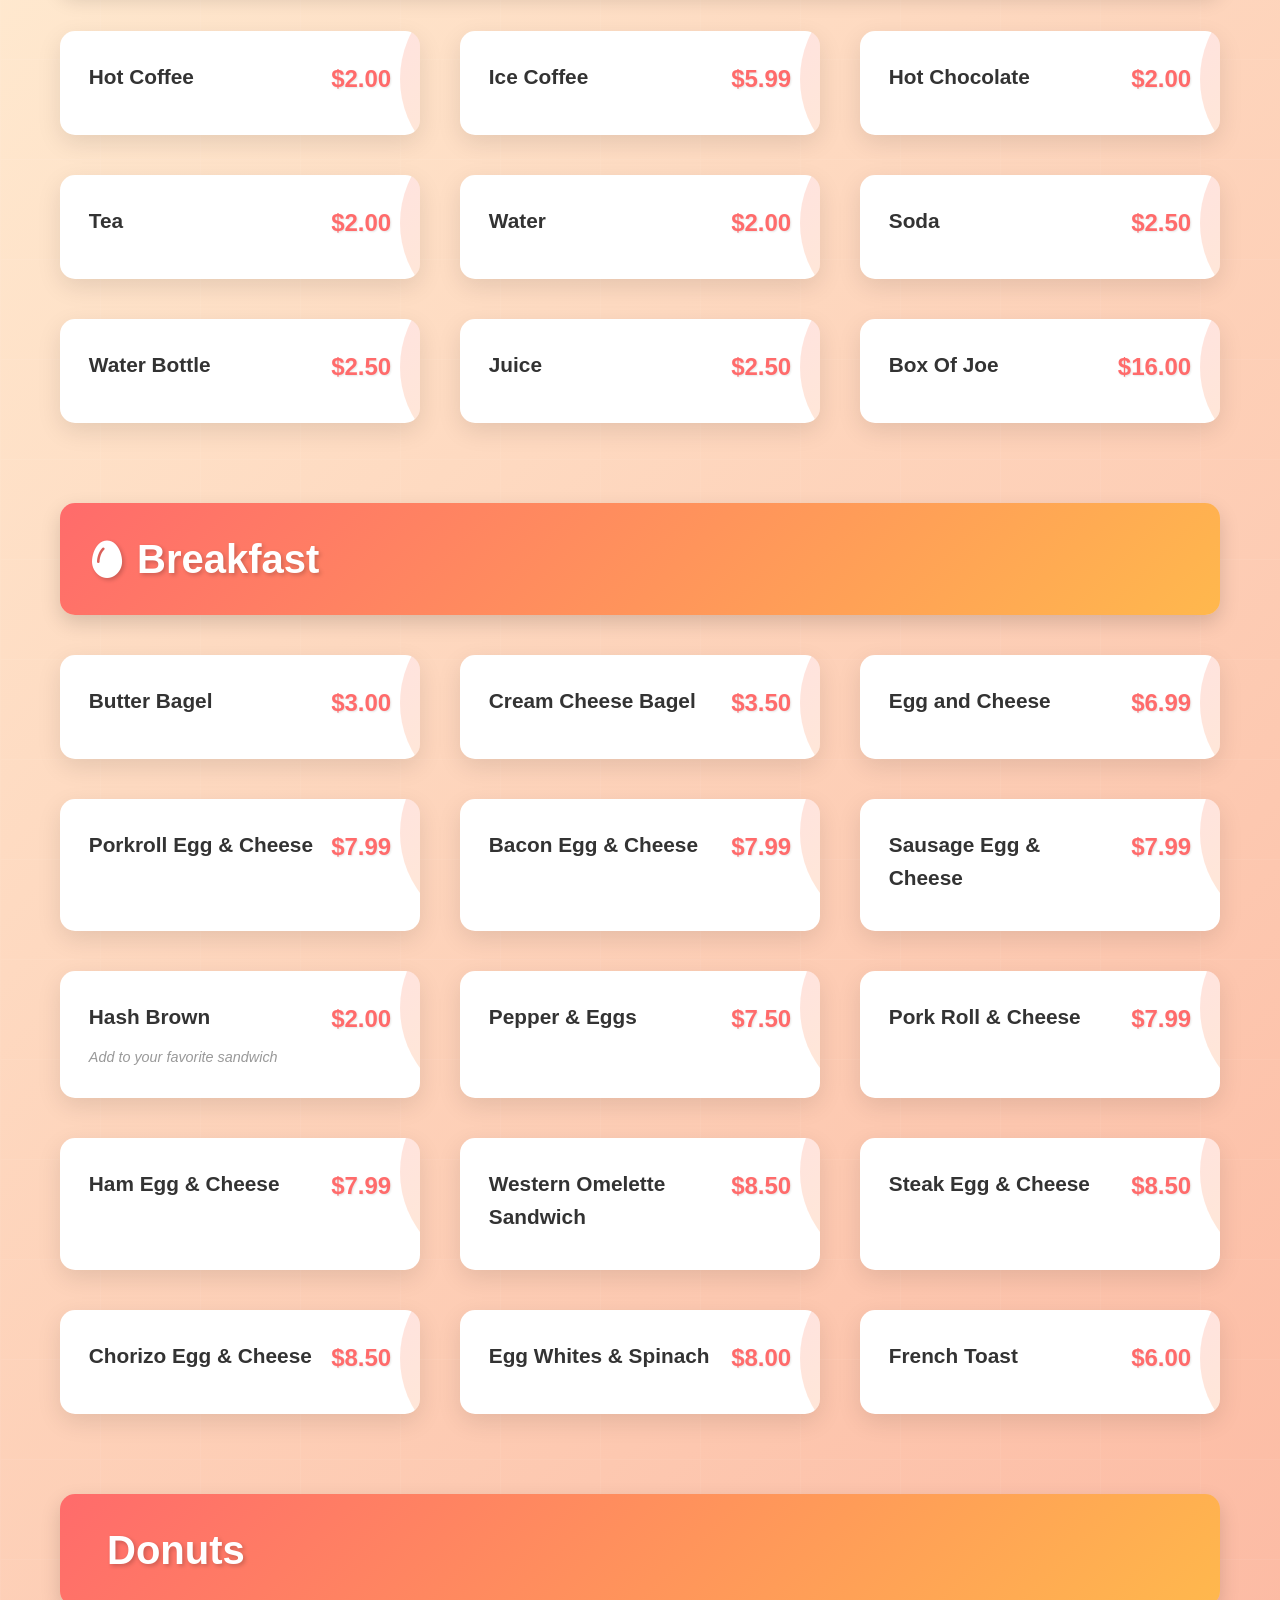
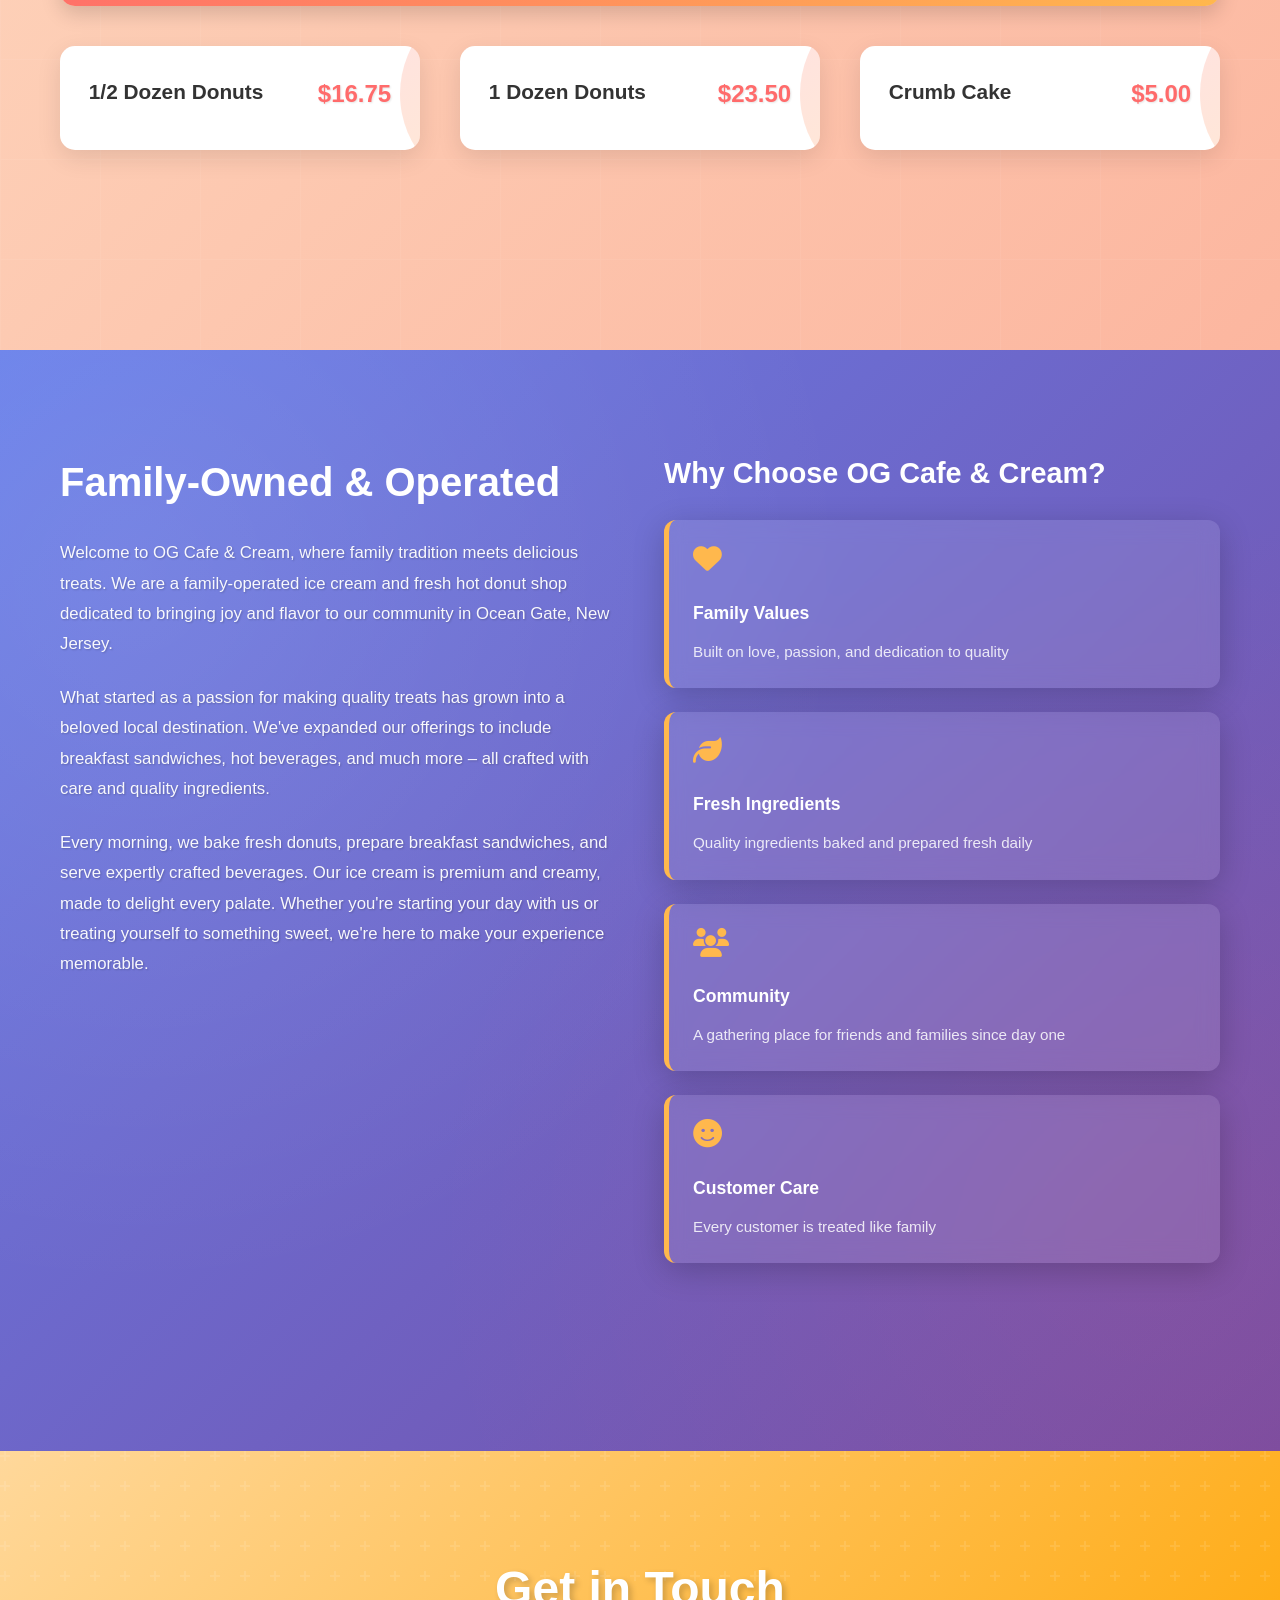
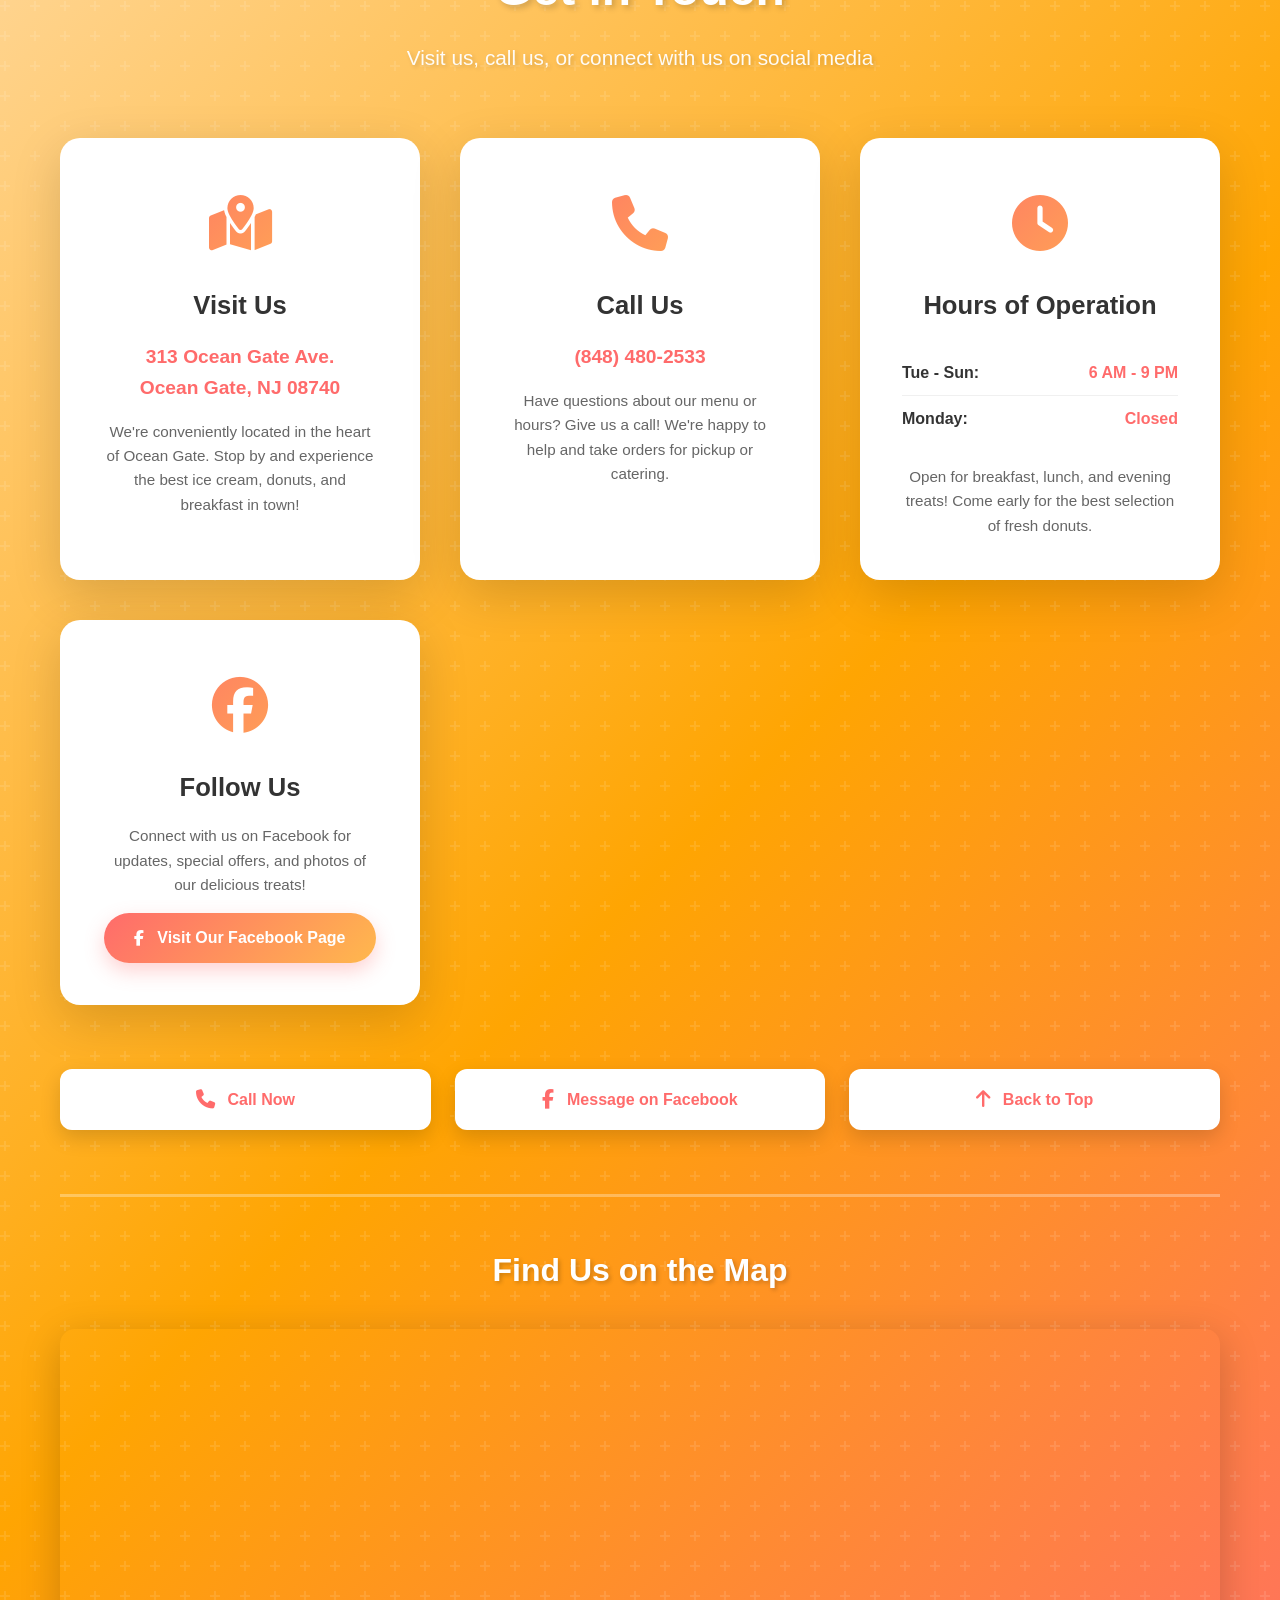
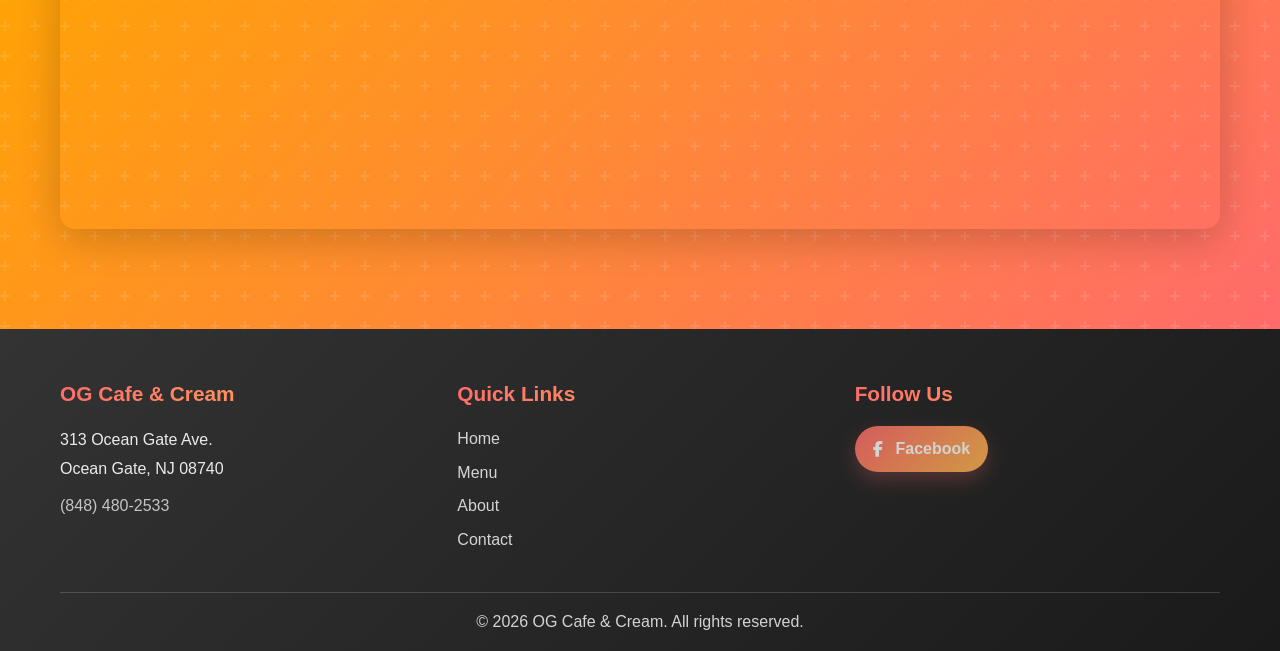
==== commit a3a4f03f: "Update donut icon to fa-ring for better visual representation" ====
--- a/index.html
+++ b/index.html
@@ -52,7 +52,7 @@
                 </div>
                 <div class="feature-card">
                     <div class="feature-icon">
-                        <i class="fas fa-donut"></i>
+                        <i class="fas fa-ring"></i>
                     </div>
                     <h3>Fresh Donuts</h3>
                     <p>Hot, freshly baked donuts every morning</p>
